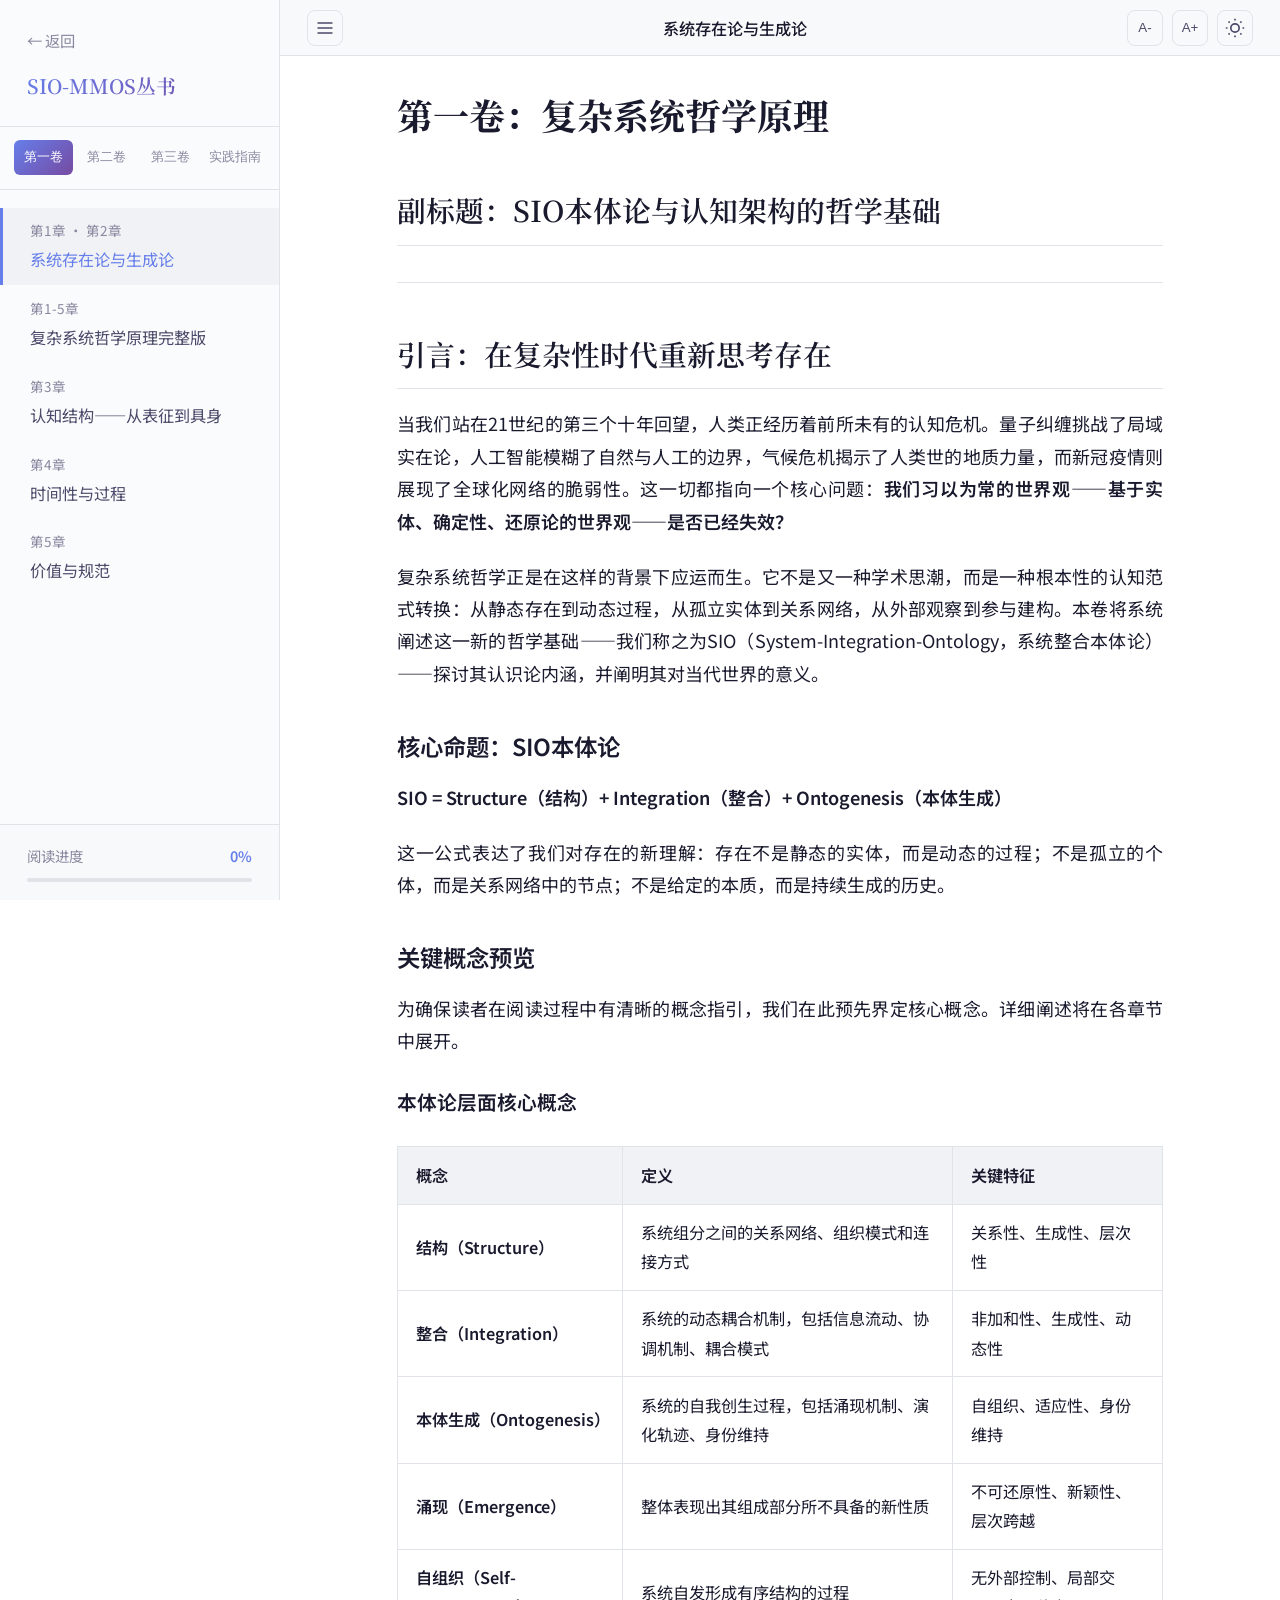
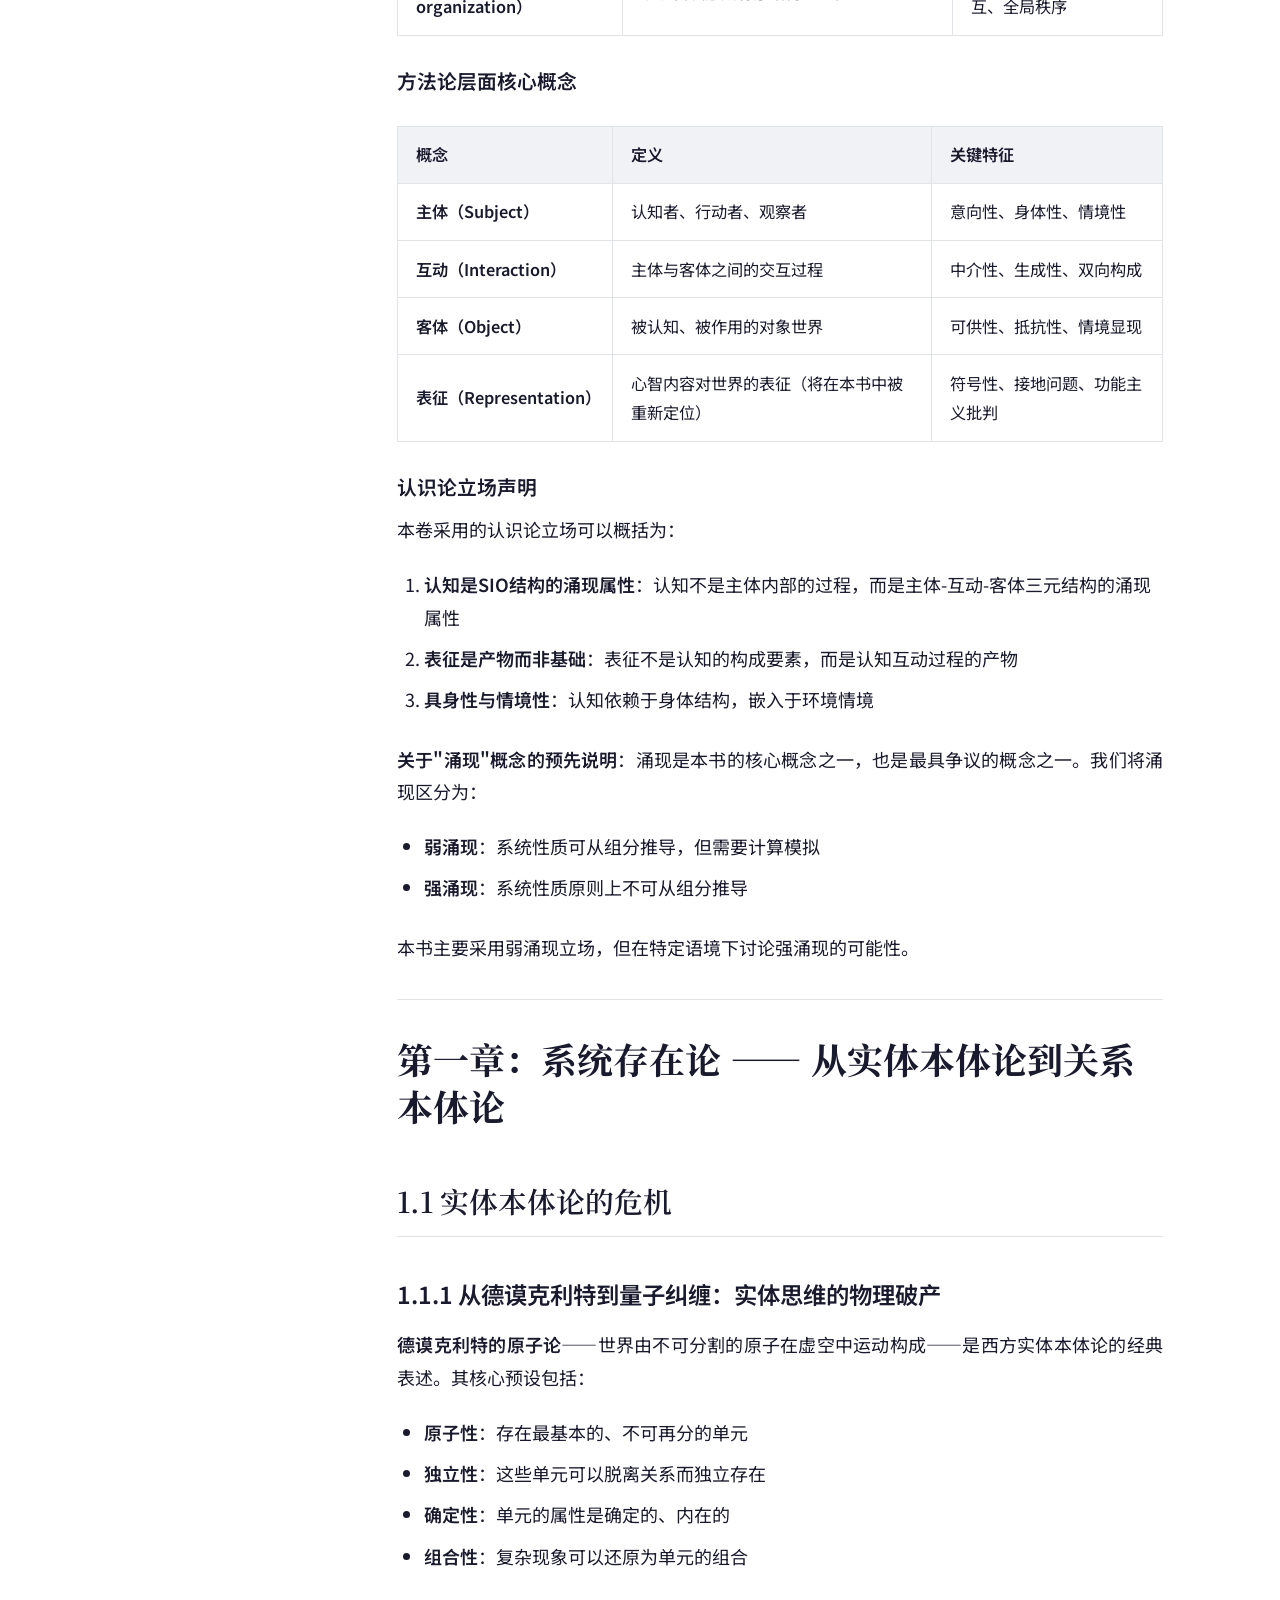
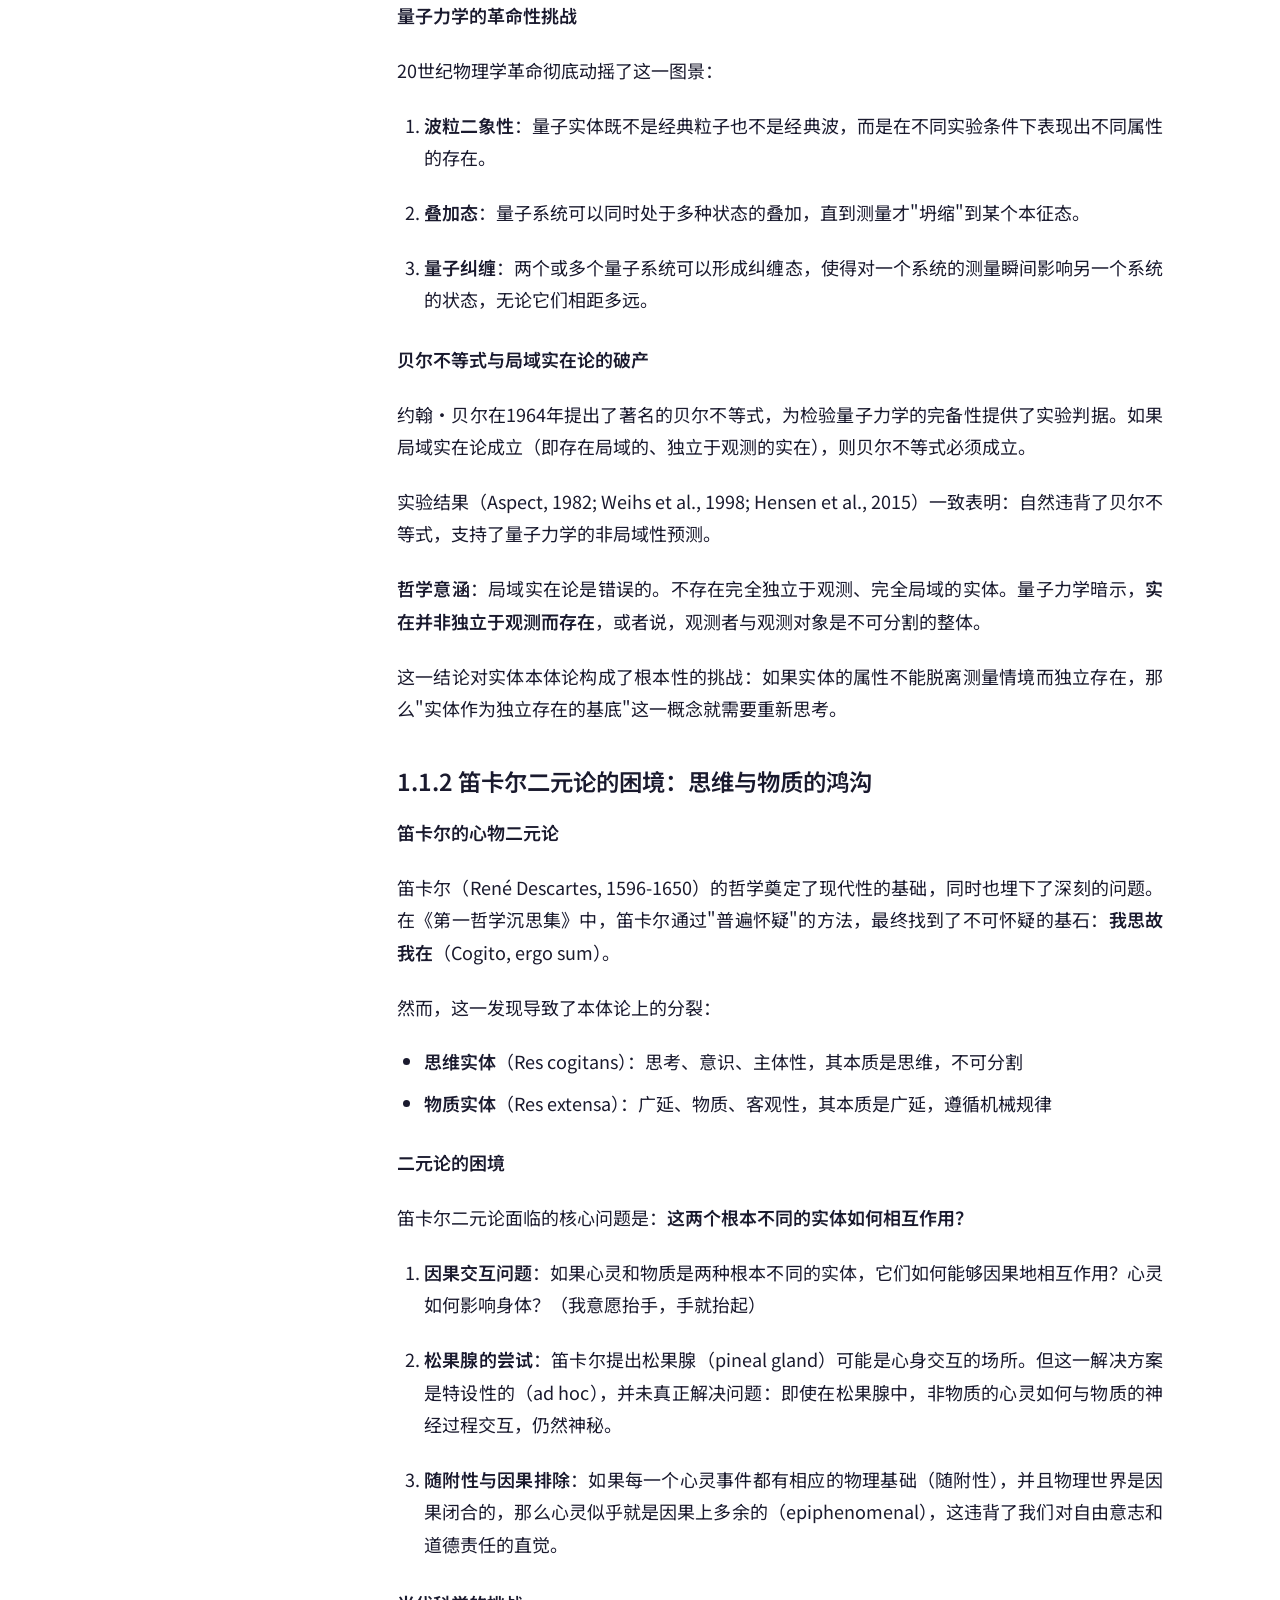
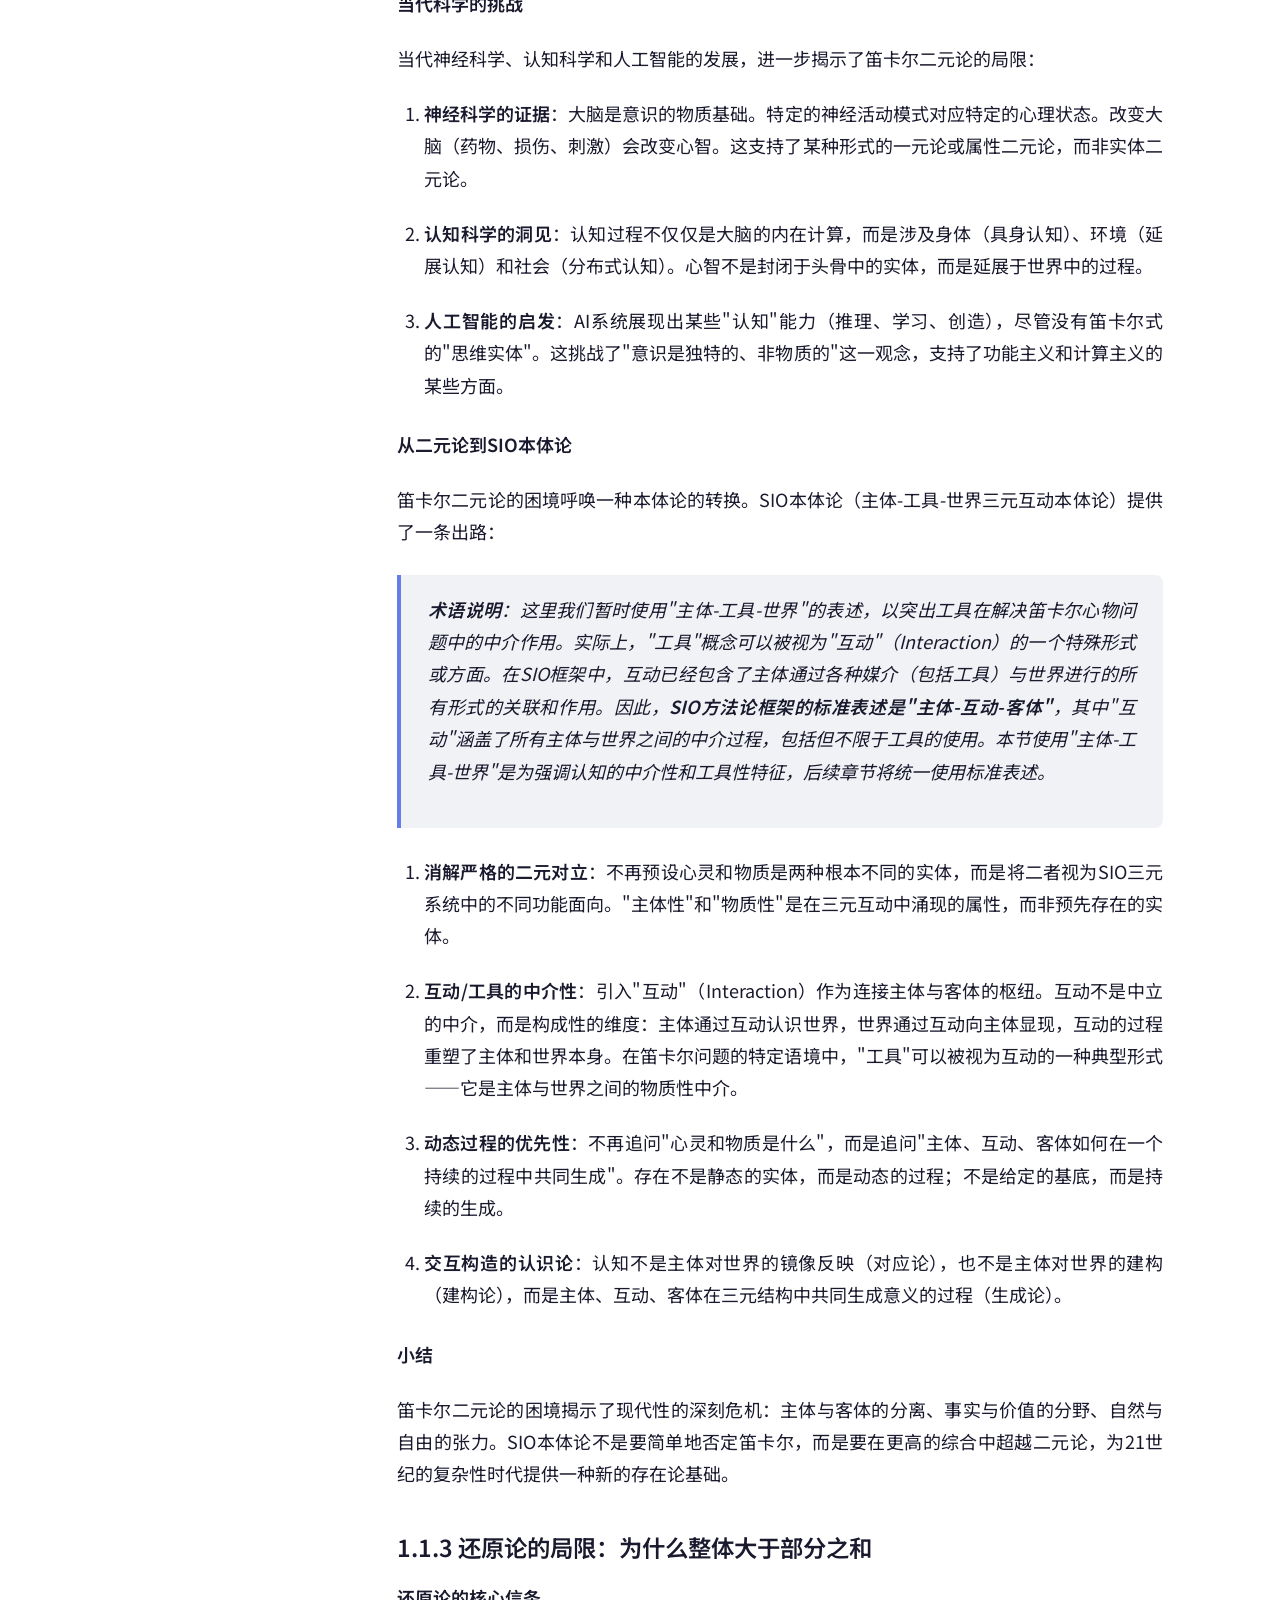
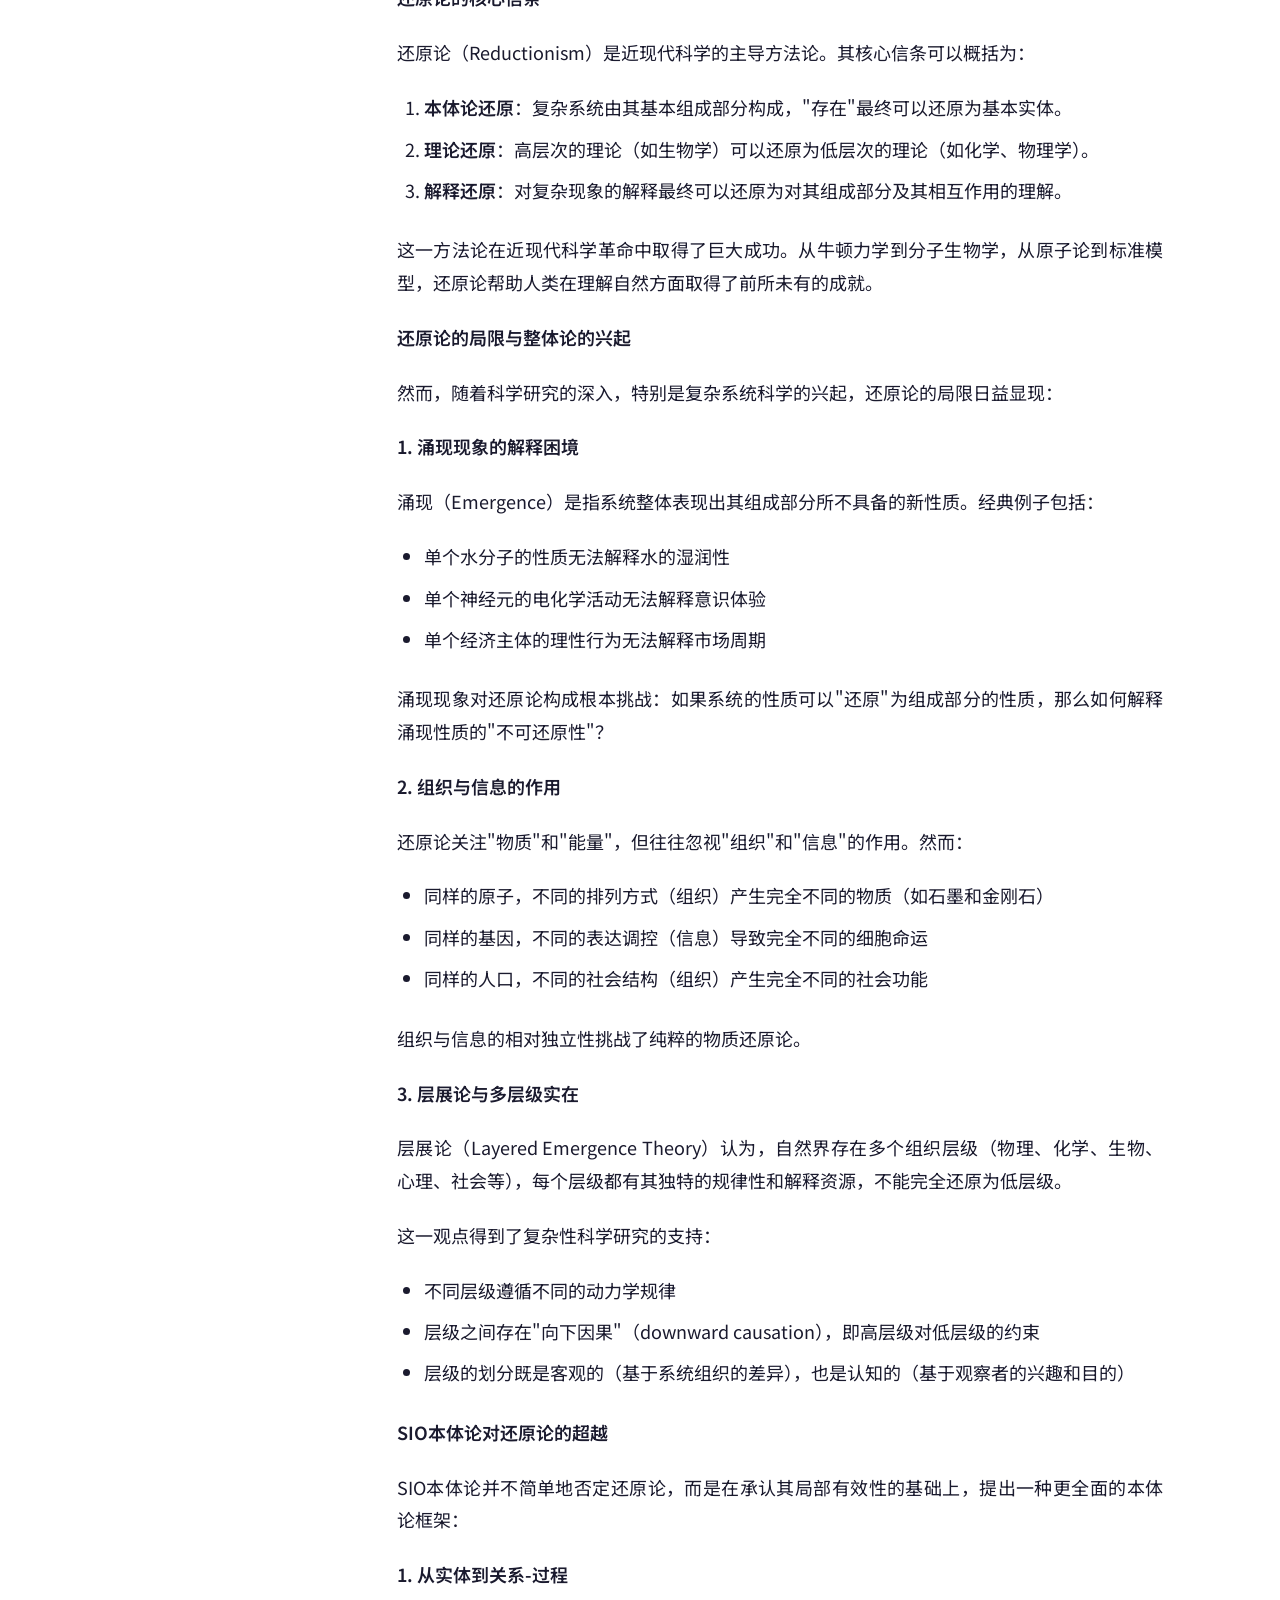
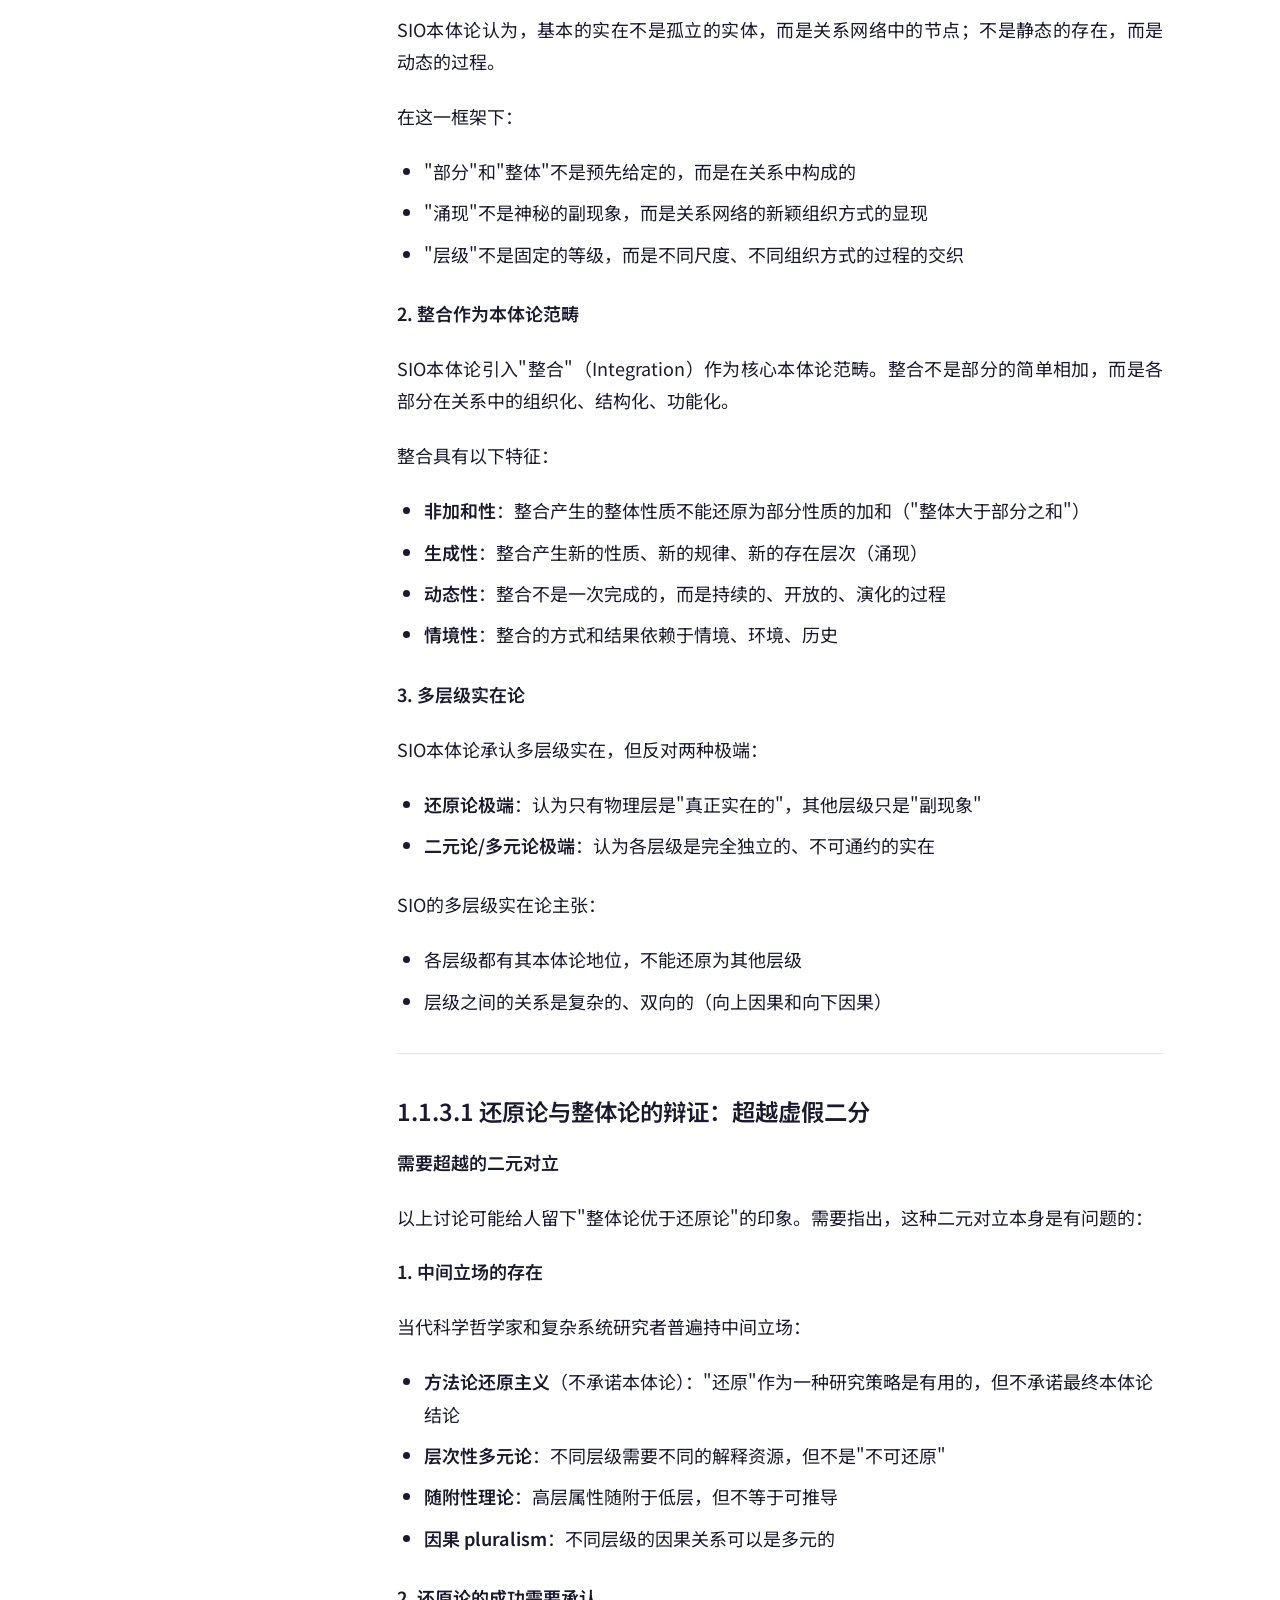
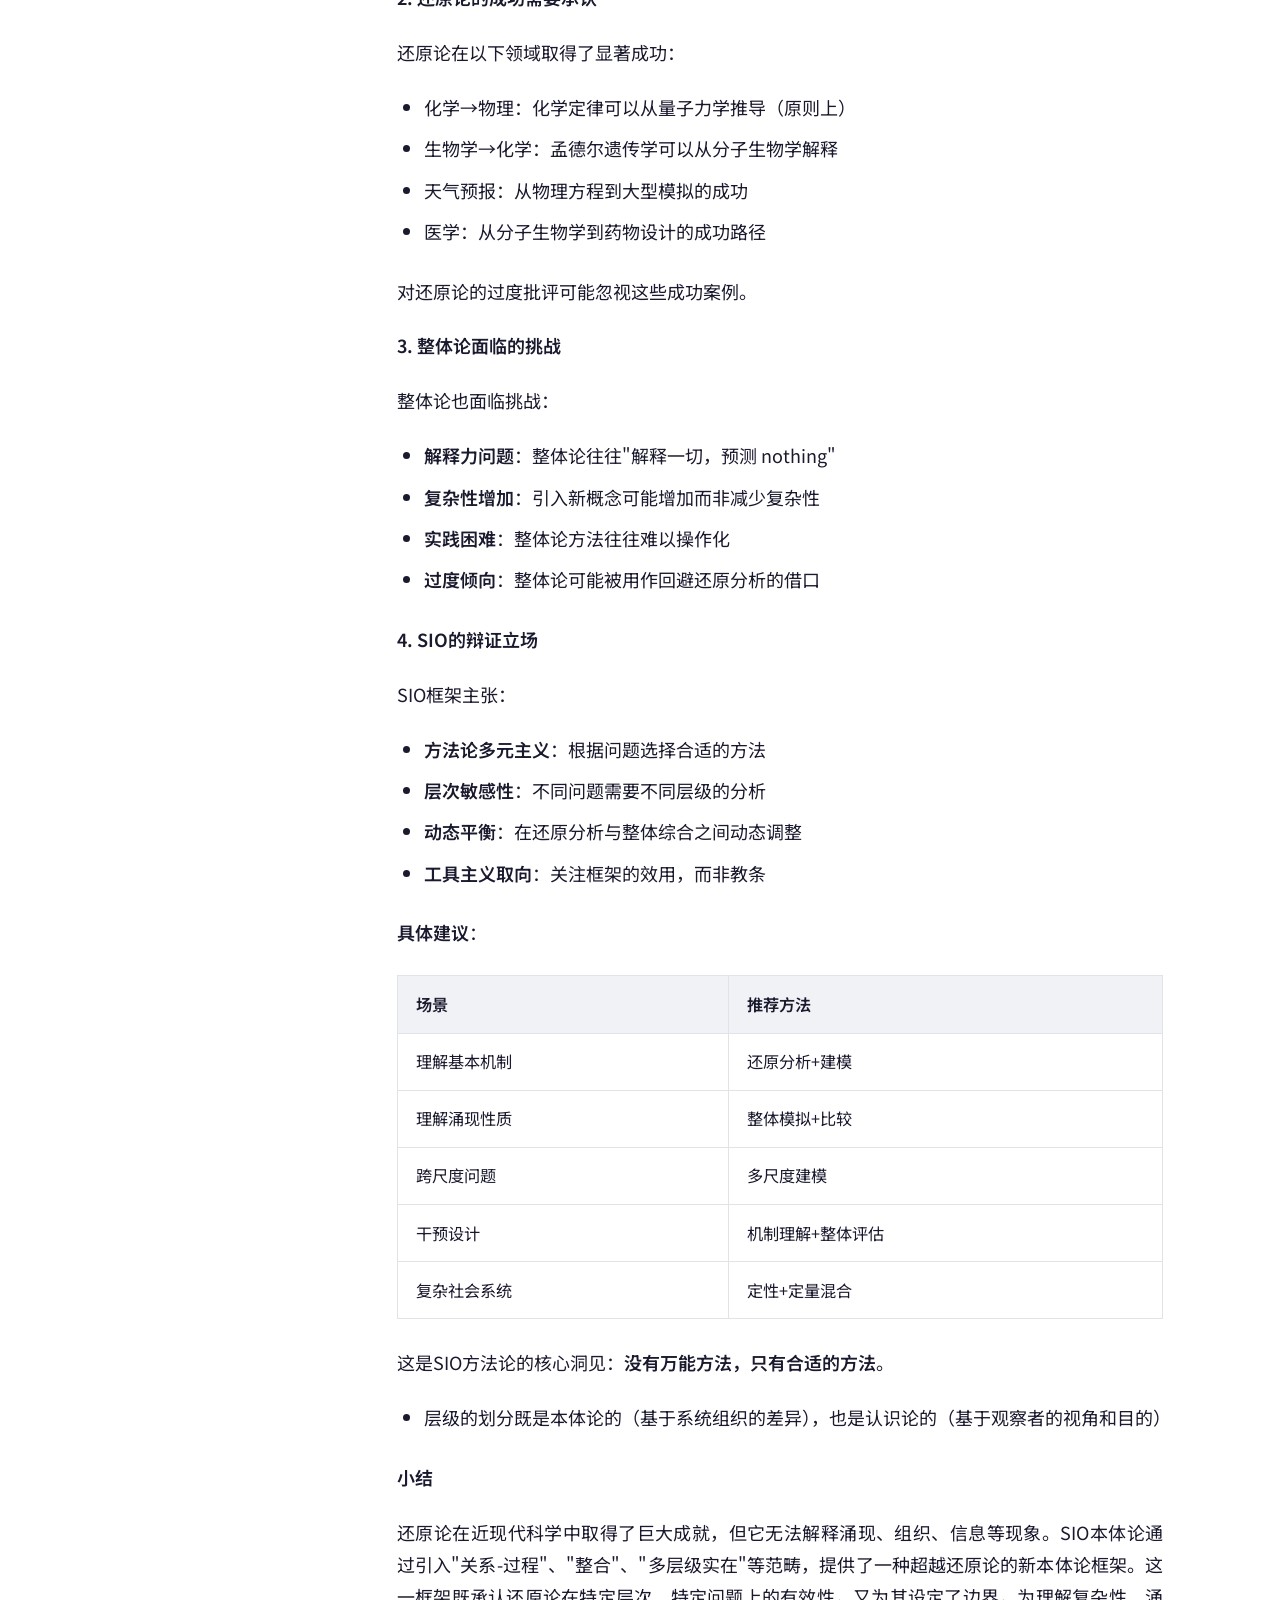
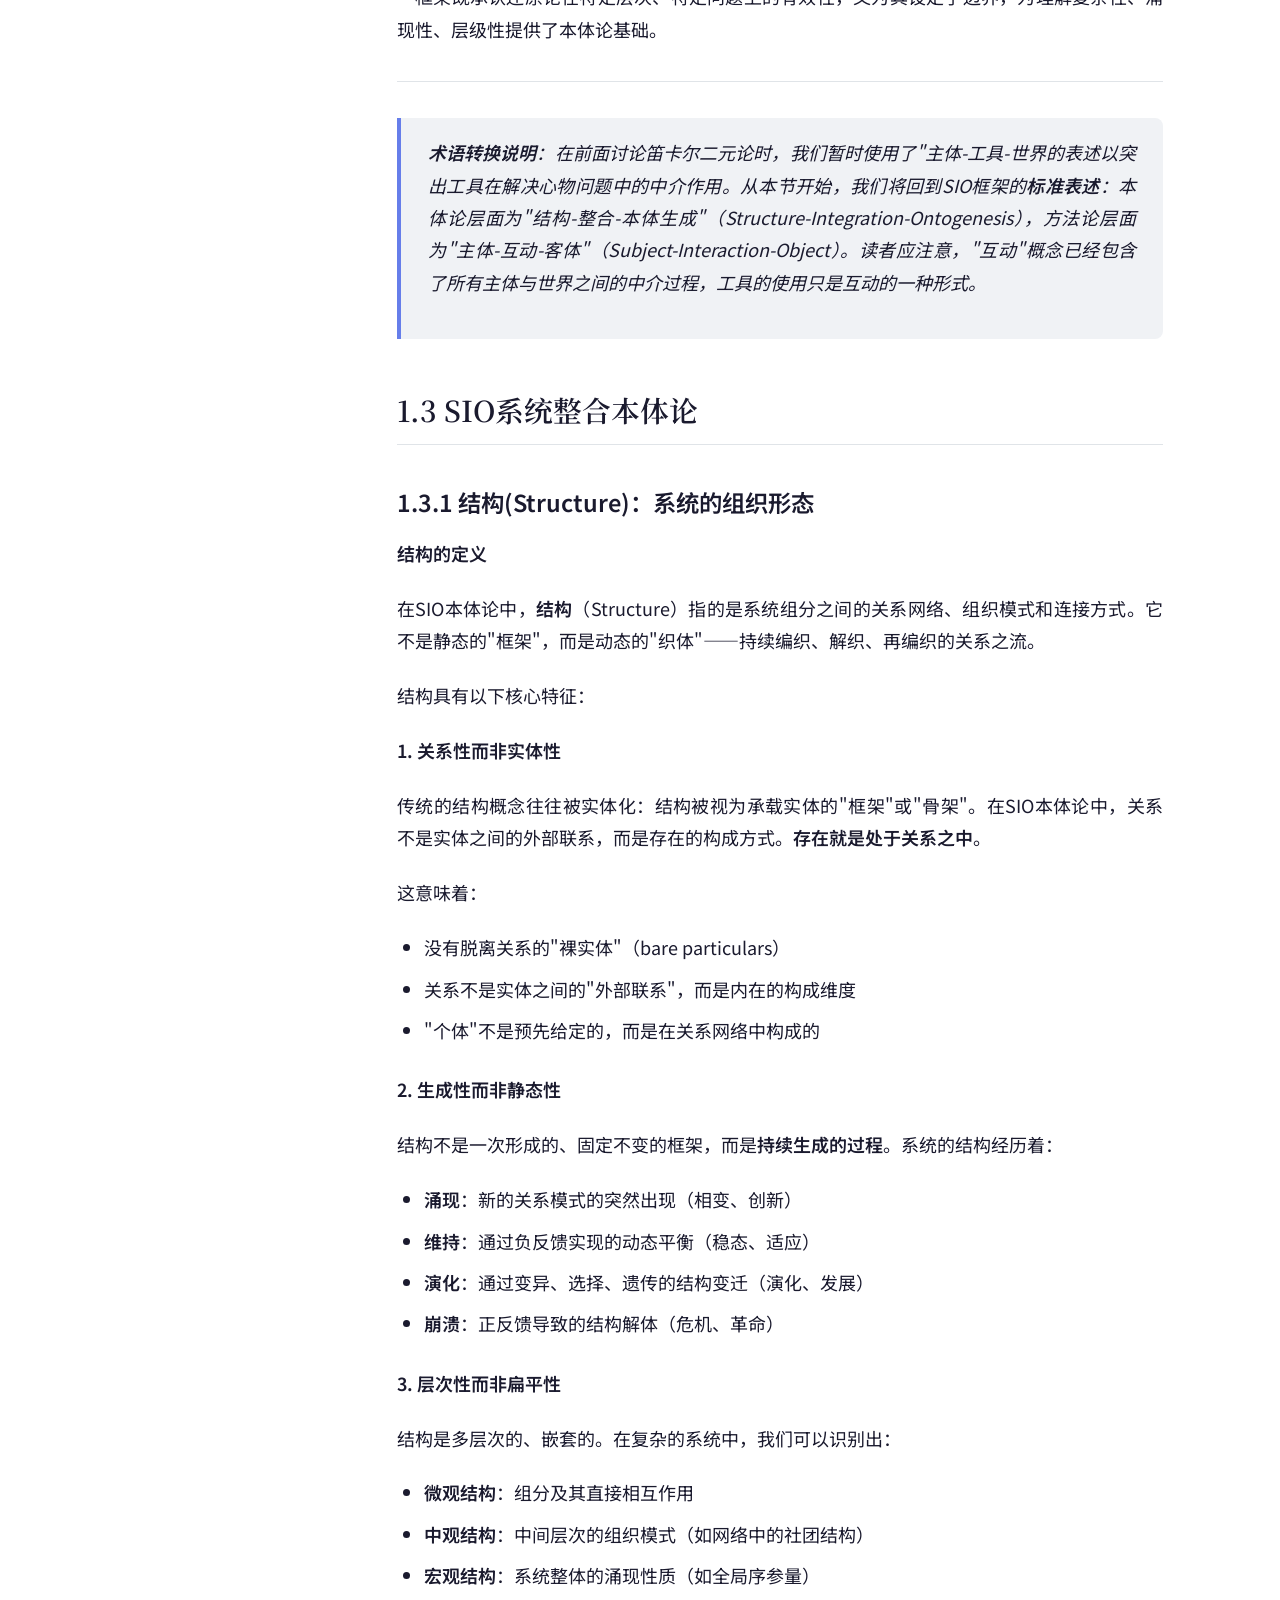
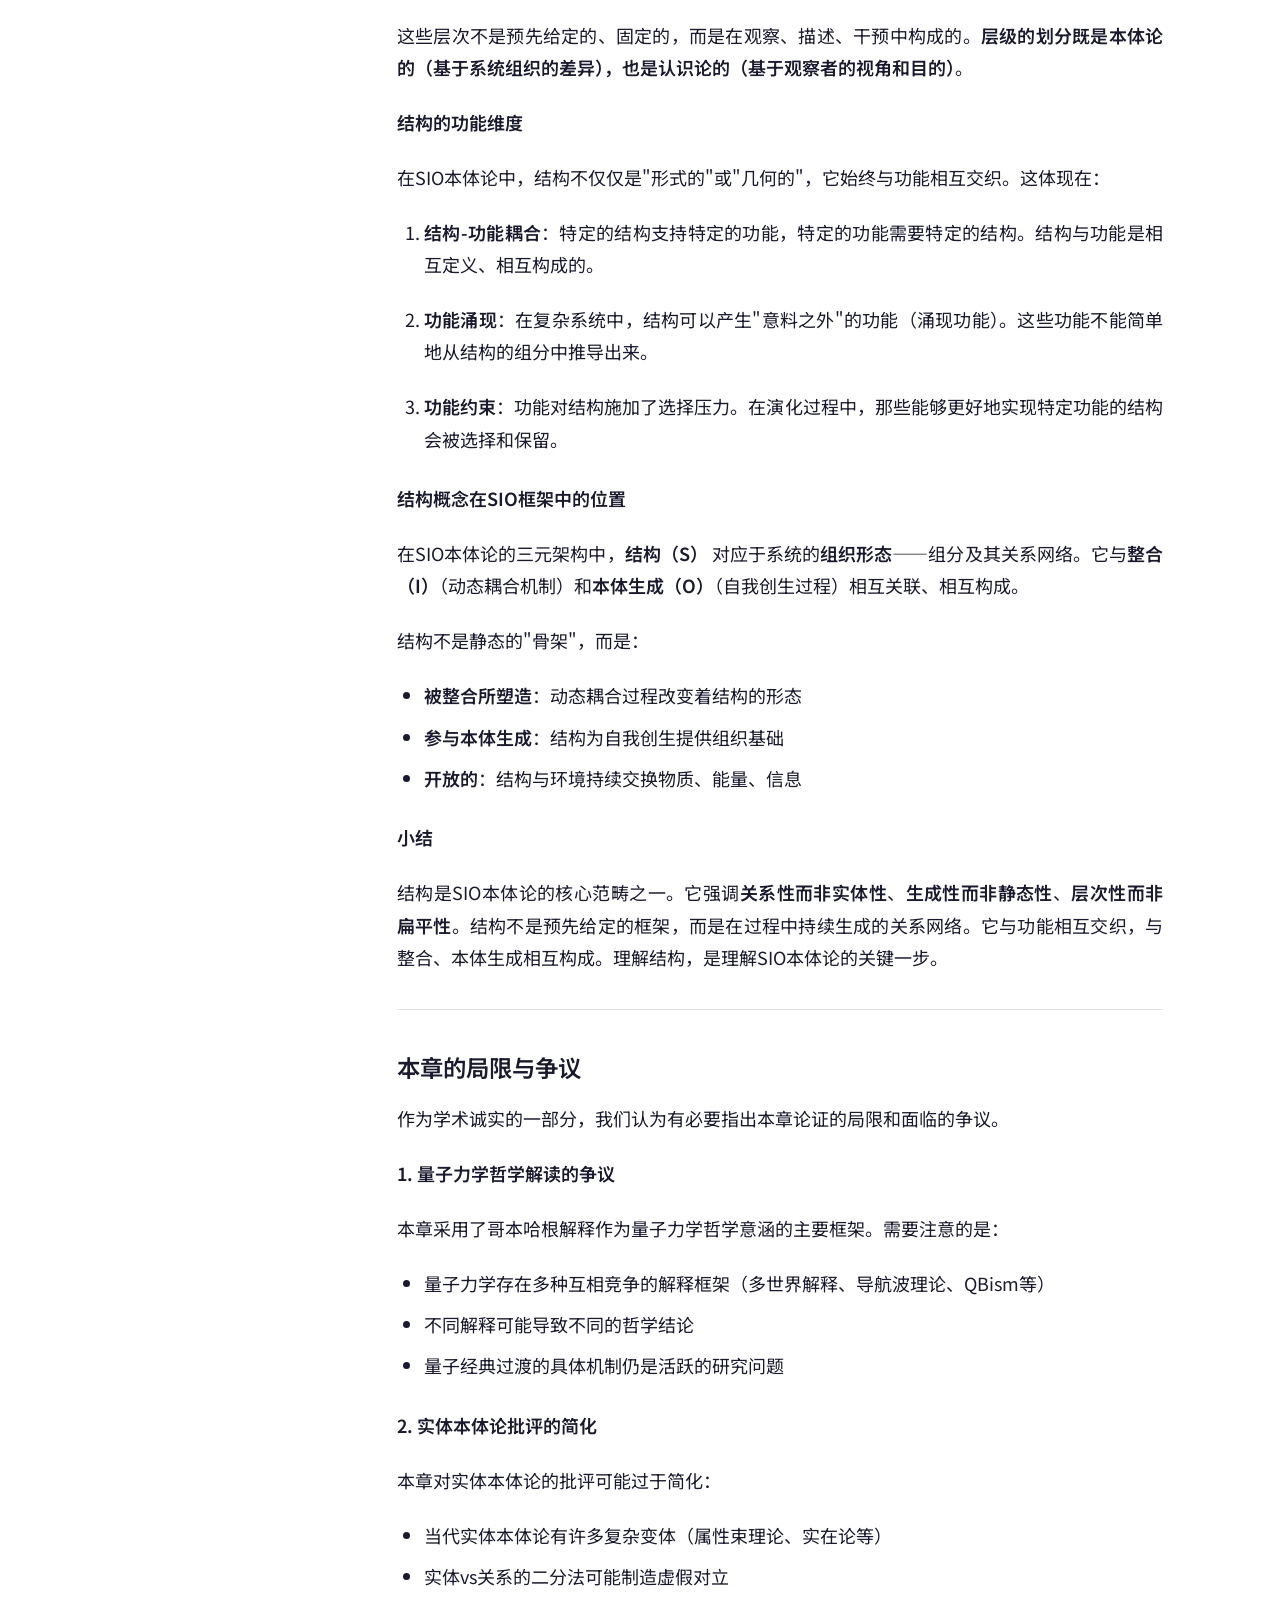
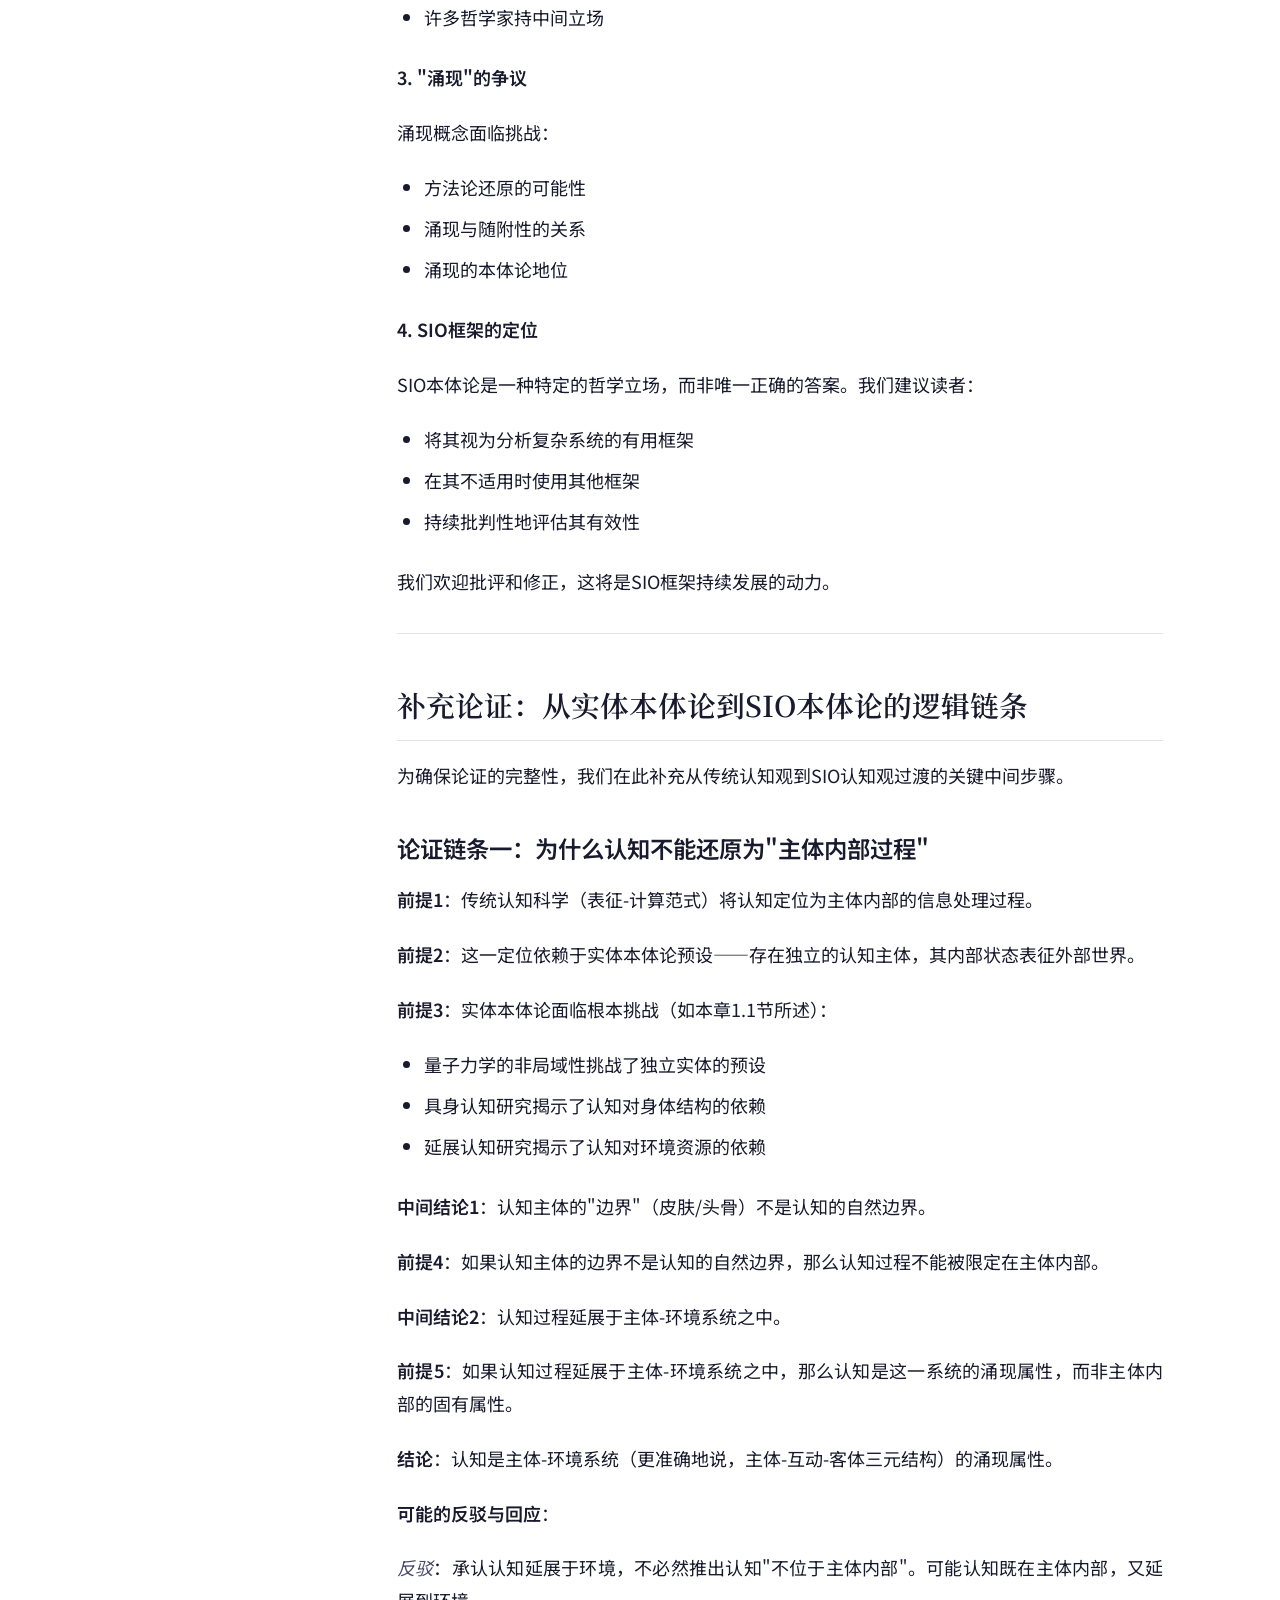
==== book-show/reader.html @ 456bb1bf "Initial commit - SIO-MMOS丛书项目初始化" ====
<!DOCTYPE html>
<html lang="zh-CN">
<head>
<meta charset="UTF-8">
<meta name="viewport" content="width=device-width,initial-scale=1">
<title>阅读器 | SIO-MMOS丛书</title>
<link href="https://fonts.googleapis.com/css2?family=Noto+Sans+SC:wght@300;400;500;700&family=Noto+Serif+SC:wght@400;600;700&display=swap" rel="stylesheet">
<link rel="stylesheet" href="reader.css">
</head>
<body>
<!-- 侧边目录 -->
<aside class="sidebar" id="sidebar">
  <div class="sidebar-header">
    <a href="book-show.html" class="back-link">← 返回</a>
    <h2 class="sidebar-title">SIO-MMOS丛书</h2>
  </div>
  <div class="volume-selector">
    <button class="vol-btn active" data-vol="1">第一卷</button>
    <button class="vol-btn" data-vol="2">第二卷</button>
    <button class="vol-btn" data-vol="3">第三卷</button>
    <button class="vol-btn" data-vol="4">实践指南</button>
  </div>
  <nav class="toc" id="toc">
    <!-- 动态生成目录 -->
  </nav>
  <div class="sidebar-footer">
    <div class="progress-info">
      <span class="progress-text">阅读进度</span>
      <span class="progress-percent" id="progressPercent">0%</span>
    </div>
    <div class="progress-bar">
      <div class="progress-fill" id="progressFill"></div>
    </div>
  </div>
</aside>

<!-- 主阅读区域 -->
<main class="reader-main" id="readerMain">
  <div class="reader-toolbar">
    <button class="toolbar-btn" id="tocToggle" title="目录">
      <svg width="20" height="20" viewBox="0 0 24 24" fill="none" stroke="currentColor" stroke-width="2">
        <path d="M3 12h18M3 6h18M3 18h18"/>
      </svg>
    </button>
    <div class="toolbar-center">
      <span class="current-chapter" id="currentChapter">系统存在论与生成论</span>
    </div>
    <div class="toolbar-right">
      <button class="toolbar-btn" id="fontDown" title="减小字体">A-</button>
      <button class="toolbar-btn" id="fontUp" title="增大字体">A+</button>
      <button class="toolbar-btn" id="themeToggle" title="切换主题">
        <svg width="20" height="20" viewBox="0 0 24 24" fill="none" stroke="currentColor" stroke-width="2">
          <circle cx="12" cy="12" r="5"/>
          <path d="M12 1v2M12 21v2M4.22 4.22l1.42 1.42M18.36 18.36l1.42 1.42M1 12h2M21 12h2M4.22 19.78l1.42-1.42M18.36 5.64l1.42-1.42"/>
        </svg>
      </button>
    </div>
  </div>
  
  <article class="reader-content" id="readerContent">
    <!-- 内容将动态加载 -->
    <div class="loading-placeholder">
      <div class="loading-spinner"></div>
      <p>正在加载内容...</p>
    </div>
  </article>
  
  <nav class="chapter-nav">
    <button class="nav-prev" id="prevChapter">
      <span class="nav-label">上一章</span>
      <span class="nav-title" id="prevTitle"></span>
    </button>
    <button class="nav-next" id="nextChapter">
      <span class="nav-label">下一章</span>
      <span class="nav-title" id="nextTitle"></span>
    </button>
  </nav>
</main>

<!-- 浮动工具栏 -->
<div class="float-tools" id="floatTools">
  <button class="float-btn" id="bookmarkBtn" title="添加书签">
    <svg width="18" height="18" viewBox="0 0 24 24" fill="none" stroke="currentColor" stroke-width="2">
      <path d="M19 21l-7-5-7 5V5a2 2 0 0 1 2-2h10a2 2 0 0 1 2 2z"/>
    </svg>
  </button>
  <button class="float-btn" id="highlightBtn" title="高亮文本">
    <svg width="18" height="18" viewBox="0 0 24 24" fill="none" stroke="currentColor" stroke-width="2">
      <path d="M12 20h9M16.5 3.5a2.121 2.121 0 0 1 3 3L7 19l-4 1 1-4L16.5 3.5z"/>
    </svg>
  </button>
  <button class="float-btn" id="shareBtn" title="分享">
    <svg width="18" height="18" viewBox="0 0 24 24" fill="none" stroke="currentColor" stroke-width="2">
      <circle cx="18" cy="5" r="3"/><circle cx="6" cy="12" r="3"/><circle cx="18" cy="19" r="3"/>
      <path d="M8.59 13.51l6.83 3.98M15.41 6.51l-6.82 3.98"/>
    </svg>
  </button>
</div>

<!-- 书签面板 -->
<div class="bookmark-panel" id="bookmarkPanel">
  <div class="panel-header">
    <h3>我的书签</h3>
    <button class="close-panel" id="closeBookmark">&times;</button>
  </div>
  <ul class="bookmark-list" id="bookmarkList">
    <!-- 动态生成书签列表 -->
  </ul>
</div>

<script src="marked.min.js"></script>
<script src="reader.js"></script>
</body>
</html>
---- book-show/reader.css ----
/* ====== SIO-MMOS Reader Styles ====== */
* {
  margin: 0;
  padding: 0;
  box-sizing: border-box;
}

:root {
  --bg-primary: #ffffff;
  --bg-secondary: #f8f9fa;
  --bg-sidebar: #fafbfc;
  --bg-card: #f0f2f5;
  --text-primary: #1a1a2e;
  --text-secondary: #4a4a6a;
  --text-muted: #8888a0;
  --border-color: #e0e4e8;
  --border-hover: #c0c8d0;
  --accent-1: #667eea;
  --accent-2: #764ba2;
  --accent-gradient: linear-gradient(135deg, #667eea, #764ba2);
  --shadow-sm: 0 2px 8px rgba(0,0,0,0.08);
  --shadow-md: 0 4px 16px rgba(0,0,0,0.12);
  --shadow-lg: 0 8px 32px rgba(0,0,0,0.16);
  --sidebar-width: 280px;
  --toolbar-height: 56px;
  --content-max-width: 820px;
  --font-size-base: 18px;
  --line-height: 1.8;
  --transition: all 0.3s cubic-bezier(0.4, 0, 0.2, 1);
}

[data-theme="dark"] {
  --bg-primary: #0a0a0f;
  --bg-secondary: #12121a;
  --bg-sidebar: #0e0e14;
  --bg-card: rgba(255,255,255,0.03);
  --text-primary: #ffffff;
  --text-secondary: rgba(255,255,255,0.7);
  --text-muted: rgba(255,255,255,0.5);
  --border-color: rgba(255,255,255,0.08);
  --border-hover: rgba(255,255,255,0.15);
  --shadow-sm: 0 2px 8px rgba(0,0,0,0.3);
  --shadow-md: 0 4px 16px rgba(0,0,0,0.4);
  --shadow-lg: 0 8px 32px rgba(0,0,0,0.5);
}

[data-theme="sepia"] {
  --bg-primary: #f8f4e8;
  --bg-secondary: #f0ebe0;
  --bg-sidebar: #faf6ec;
  --bg-card: #ebe6d8;
  --text-primary: #3d3529;
  --text-secondary: #5a5044;
  --text-muted: #8a8070;
  --border-color: #d8d0c0;
  --border-hover: #c0b8a8;
  --accent-1: #8b7355;
  --accent-2: #a08060;
}

html { scroll-behavior: smooth; font-size: var(--font-size-base); }

body {
  font-family: 'Noto Sans SC', -apple-system, BlinkMacSystemFont, sans-serif;
  background: var(--bg-primary);
  color: var(--text-primary);
  line-height: var(--line-height);
  display: flex;
  min-height: 100vh;
}

/* Sidebar */
.sidebar {
  position: fixed;
  left: 0;
  top: 0;
  bottom: 0;
  width: var(--sidebar-width);
  background: var(--bg-sidebar);
  border-right: 1px solid var(--border-color);
  display: flex;
  flex-direction: column;
  z-index: 100;
  transition: var(--transition);
}

.sidebar.collapsed { transform: translateX(-100%); }

.sidebar-header {
  padding: 1.25rem 1.5rem;
  border-bottom: 1px solid var(--border-color);
}

.back-link {
  display: inline-block;
  font-size: 0.85rem;
  color: var(--text-muted);
  text-decoration: none;
  margin-bottom: 0.75rem;
  transition: var(--transition);
}

.back-link:hover { color: var(--accent-1); }

.sidebar-title {
  font-family: 'Noto Serif SC', serif;
  font-size: 1.1rem;
  font-weight: 600;
  background: var(--accent-gradient);
  -webkit-background-clip: text;
  -webkit-text-fill-color: transparent;
}

.volume-selector {
  display: flex;
  padding: 0.75rem;
  gap: 0.25rem;
  border-bottom: 1px solid var(--border-color);
  overflow-x: auto;
}

.vol-btn {
  flex: 1;
  padding: 0.5rem 0.25rem;
  background: transparent;
  border: none;
  border-radius: 6px;
  font-size: 0.7rem;
  color: var(--text-muted);
  cursor: pointer;
  transition: var(--transition);
  white-space: nowrap;
}

.vol-btn:hover { background: var(--bg-card); color: var(--text-secondary); }
.vol-btn.active { background: var(--accent-gradient); color: white; }

.toc {
  flex: 1;
  overflow-y: auto;
  padding: 1rem 0;
}

.toc-item {
  display: block;
  padding: 0.6rem 1.5rem;
  color: var(--text-secondary);
  text-decoration: none;
  font-size: 0.9rem;
  transition: var(--transition);
  border-left: 3px solid transparent;
  cursor: pointer;
}

.toc-item:hover { background: var(--bg-card); color: var(--text-primary); }
.toc-item.active { background: var(--bg-card); color: var(--accent-1); border-left-color: var(--accent-1); }

.toc-item .ch-num {
  font-size: 0.75rem;
  color: var(--text-muted);
  display: block;
  margin-bottom: 0.15rem;
}

.sidebar-footer {
  padding: 1rem 1.5rem;
  border-top: 1px solid var(--border-color);
  background: var(--bg-secondary);
}

.progress-info {
  display: flex;
  justify-content: space-between;
  margin-bottom: 0.5rem;
  font-size: 0.8rem;
}

.progress-text { color: var(--text-muted); }
.progress-percent { color: var(--accent-1); font-weight: 600; }

.progress-bar {
  height: 4px;
  background: var(--border-color);
  border-radius: 2px;
  overflow: hidden;
}

.progress-fill {
  height: 100%;
  background: var(--accent-gradient);
  width: 0%;
  transition: width 0.3s ease;
}

/* Main Reader */
.reader-main {
  flex: 1;
  margin-left: var(--sidebar-width);
  min-height: 100vh;
  display: flex;
  flex-direction: column;
  transition: var(--transition);
}

.reader-main.expanded { margin-left: 0; }

.reader-toolbar {
  position: sticky;
  top: 0;
  height: var(--toolbar-height);
  background: var(--bg-secondary);
  border-bottom: 1px solid var(--border-color);
  display: flex;
  align-items: center;
  padding: 0 1.5rem;
  z-index: 50;
  backdrop-filter: blur(10px);
}

.toolbar-btn {
  width: 36px;
  height: 36px;
  display: flex;
  align-items: center;
  justify-content: center;
  background: transparent;
  border: 1px solid var(--border-color);
  border-radius: 8px;
  color: var(--text-secondary);
  cursor: pointer;
  transition: var(--transition);
}

.toolbar-btn:hover { background: var(--bg-card); color: var(--text-primary); border-color: var(--border-hover); }

.toolbar-center {
  flex: 1;
  text-align: center;
}

.current-chapter {
  font-size: 0.9rem;
  font-weight: 500;
  color: var(--text-primary);
}

.toolbar-right { display: flex; gap: 0.5rem; }

/* Reader Content */
.reader-content {
  flex: 1;
  max-width: var(--content-max-width);
  margin: 0 auto;
  padding: 2rem 1.5rem 4rem;
  width: 100%;
}

.loading-placeholder {
  display: flex;
  flex-direction: column;
  align-items: center;
  justify-content: center;
  min-height: 60vh;
  color: var(--text-muted);
}

.loading-spinner {
  width: 40px;
  height: 40px;
  border: 3px solid var(--border-color);
  border-top-color: var(--accent-1);
  border-radius: 50%;
  animation: spin 1s linear infinite;
  margin-bottom: 1rem;
}

@keyframes spin { to { transform: rotate(360deg); } }

/* Typography */
.reader-content h1 {
  font-family: 'Noto Serif SC', serif;
  font-size: 2rem;
  font-weight: 700;
  margin-bottom: 1.5rem;
  line-height: 1.3;
  color: var(--text-primary);
}

.reader-content h2 {
  font-family: 'Noto Serif SC', serif;
  font-size: 1.6rem;
  font-weight: 600;
  margin: 2.5rem 0 1rem;
  padding-bottom: 0.5rem;
  border-bottom: 1px solid var(--border-color);
}

.reader-content h3 {
  font-size: 1.3rem;
  font-weight: 600;
  margin: 2rem 0 0.75rem;
}

.reader-content h4 {
  font-size: 1.1rem;
  font-weight: 600;
  margin: 1.5rem 0 0.5rem;
}

.reader-content p {
  margin-bottom: 1.25rem;
  text-align: justify;
}

.reader-content strong {
  font-weight: 600;
  color: var(--text-primary);
}

.reader-content em {
  font-style: italic;
  color: var(--text-secondary);
}

.reader-content a {
  color: var(--accent-1);
  text-decoration: none;
  border-bottom: 1px dashed var(--accent-1);
}

.reader-content a:hover {
  border-bottom-style: solid;
}

.reader-content blockquote {
  margin: 1.5rem 0;
  padding: 1rem 1.5rem;
  background: var(--bg-card);
  border-left: 4px solid var(--accent-1);
  border-radius: 0 8px 8px 0;
  font-style: italic;
}

.reader-content ul, .reader-content ol {
  margin: 1rem 0 1.5rem 1.5rem;
}

.reader-content li {
  margin-bottom: 0.5rem;
}

.reader-content table {
  width: 100%;
  border-collapse: collapse;
  margin: 1.5rem 0;
  font-size: 0.9rem;
}

.reader-content th, .reader-content td {
  padding: 0.75rem 1rem;
  text-align: left;
  border: 1px solid var(--border-color);
}

.reader-content th {
  background: var(--bg-card);
  font-weight: 600;
}

.reader-content tr:hover {
  background: var(--bg-card);
}

.reader-content code {
  font-family: 'SF Mono', Consolas, monospace;
  background: var(--bg-card);
  padding: 0.15rem 0.4rem;
  border-radius: 4px;
  font-size: 0.85em;
}

.reader-content pre {
  background: var(--bg-card);
  padding: 1rem;
  border-radius: 8px;
  overflow-x: auto;
  margin: 1rem 0;
}

.reader-content pre code {
  background: none;
  padding: 0;
}

.reader-content hr {
  border: none;
  height: 1px;
  background: var(--border-color);
  margin: 2rem 0;
}

/* Chapter Navigation */
.chapter-nav {
  display: flex;
  justify-content: space-between;
  gap: 1rem;
  padding: 2rem 1.5rem;
  border-top: 1px solid var(--border-color);
  background: var(--bg-secondary);
}

.nav-prev, .nav-next {
  display: flex;
  flex-direction: column;
  align-items: flex-start;
  padding: 1rem 1.25rem;
  background: var(--bg-card);
  border: 1px solid var(--border-color);
  border-radius: 10px;
  cursor: pointer;
  transition: var(--transition);
  max-width: 45%;
}

.nav-next {
  align-items: flex-end;
  margin-left: auto;
}

.nav-prev:hover, .nav-next:hover {
  background: var(--bg-secondary);
  border-color: var(--accent-1);
  transform: translateY(-2px);
}

.nav-label {
  font-size: 0.75rem;
  color: var(--text-muted);
  margin-bottom: 0.25rem;
}

.nav-title {
  font-size: 0.9rem;
  font-weight: 500;
  color: var(--text-primary);
}

/* Float Tools */
.float-tools {
  position: fixed;
  right: 2rem;
  bottom: 2rem;
  display: flex;
  flex-direction: column;
  gap: 0.75rem;
  z-index: 80;
  opacity: 0;
  transform: translateX(20px);
  transition: var(--transition);
}

.float-tools.visible {
  opacity: 1;
  transform: translateX(0);
}

.float-btn {
  width: 44px;
  height: 44px;
  display: flex;
  align-items: center;
  justify-content: center;
  background: var(--bg-secondary);
  border: 1px solid var(--border-color);
  border-radius: 50%;
  color: var(--text-secondary);
  cursor: pointer;
  transition: var(--transition);
  box-shadow: var(--shadow-md);
}

.float-btn:hover {
  background: var(--accent-1);
  color: white;
  border-color: var(--accent-1);
}

.float-btn.active {
  background: var(--accent-1);
  color: white;
}

/* Bookmark Panel */
.bookmark-panel {
  position: fixed;
  right: -320px;
  top: 0;
  bottom: 0;
  width: 300px;
  background: var(--bg-sidebar);
  border-left: 1px solid var(--border-color);
  z-index: 150;
  transition: var(--transition);
  display: flex;
  flex-direction: column;
}

.bookmark-panel.open {
  right: 0;
}

.panel-header {
  display: flex;
  justify-content: space-between;
  align-items: center;
  padding: 1.25rem 1.5rem;
  border-bottom: 1px solid var(--border-color);
}

.panel-header h3 {
  font-size: 1rem;
  font-weight: 600;
}

.close-panel {
  background: none;
  border: none;
  font-size: 1.5rem;
  color: var(--text-muted);
  cursor: pointer;
}

.bookmark-list {
  flex: 1;
  overflow-y: auto;
  padding: 1rem;
  list-style: none;
}

.bookmark-item {
  padding: 1rem;
  background: var(--bg-card);
  border-radius: 8px;
  margin-bottom: 0.75rem;
  cursor: pointer;
  transition: var(--transition);
}

.bookmark-item:hover {
  background: var(--bg-secondary);
}

.bookmark-item .bm-chapter {
  font-size: 0.8rem;
  color: var(--accent-1);
  margin-bottom: 0.25rem;
}

.bookmark-item .bm-text {
  font-size: 0.9rem;
  color: var(--text-secondary);
  line-height: 1.5;
  display: -webkit-box;
  -webkit-line-clamp: 2;
  -webkit-box-orient: vertical;
  overflow: hidden;
}

.bookmark-item .bm-date {
  font-size: 0.75rem;
  color: var(--text-muted);
  margin-top: 0.5rem;
}

/* Highlight styles */
.highlight-yellow { background-color: rgba(255, 235, 59, 0.3); }
.highlight-green { background-color: rgba(76, 175, 80, 0.3); }
.highlight-blue { background-color: rgba(33, 150, 243, 0.3); }
.highlight-pink { background-color: rgba(233, 30, 99, 0.2); }

/* Responsive */
@media (max-width: 768px) {
  :root {
    --sidebar-width: 100%;
    --font-size-base: 16px;
  }
  
  .sidebar {
    width: 100%;
    transform: translateX(-100%);
  }
  
  .sidebar.open {
    transform: translateX(0);
  }
  
  .reader-main {
    margin-left: 0;
  }
  
  .float-tools {
    right: 1rem;
    bottom: 1rem;
  }
  
  .chapter-nav {
    flex-direction: column;
  }
  
  .nav-prev, .nav-next {
    max-width: 100%;
    width: 100%;
  }
  
  .nav-next {
    margin-left: 0;
    align-items: flex-start;
  }
}

/* Scrollbar */
::-webkit-scrollbar {
  width: 6px;
}

::-webkit-scrollbar-track {
  background: var(--bg-secondary);
}

::-webkit-scrollbar-thumb {
  background: var(--border-color);
  border-radius: 3px;
}

::-webkit-scrollbar-thumb:hover {
  background: var(--border-hover);
}

/* Print styles */
@media print {
  .sidebar, .reader-toolbar, .float-tools, .chapter-nav {
    display: none;
  }
  
  .reader-main {
    margin-left: 0;
  }
  
  .reader-content {
    max-width: 100%;
  }
}
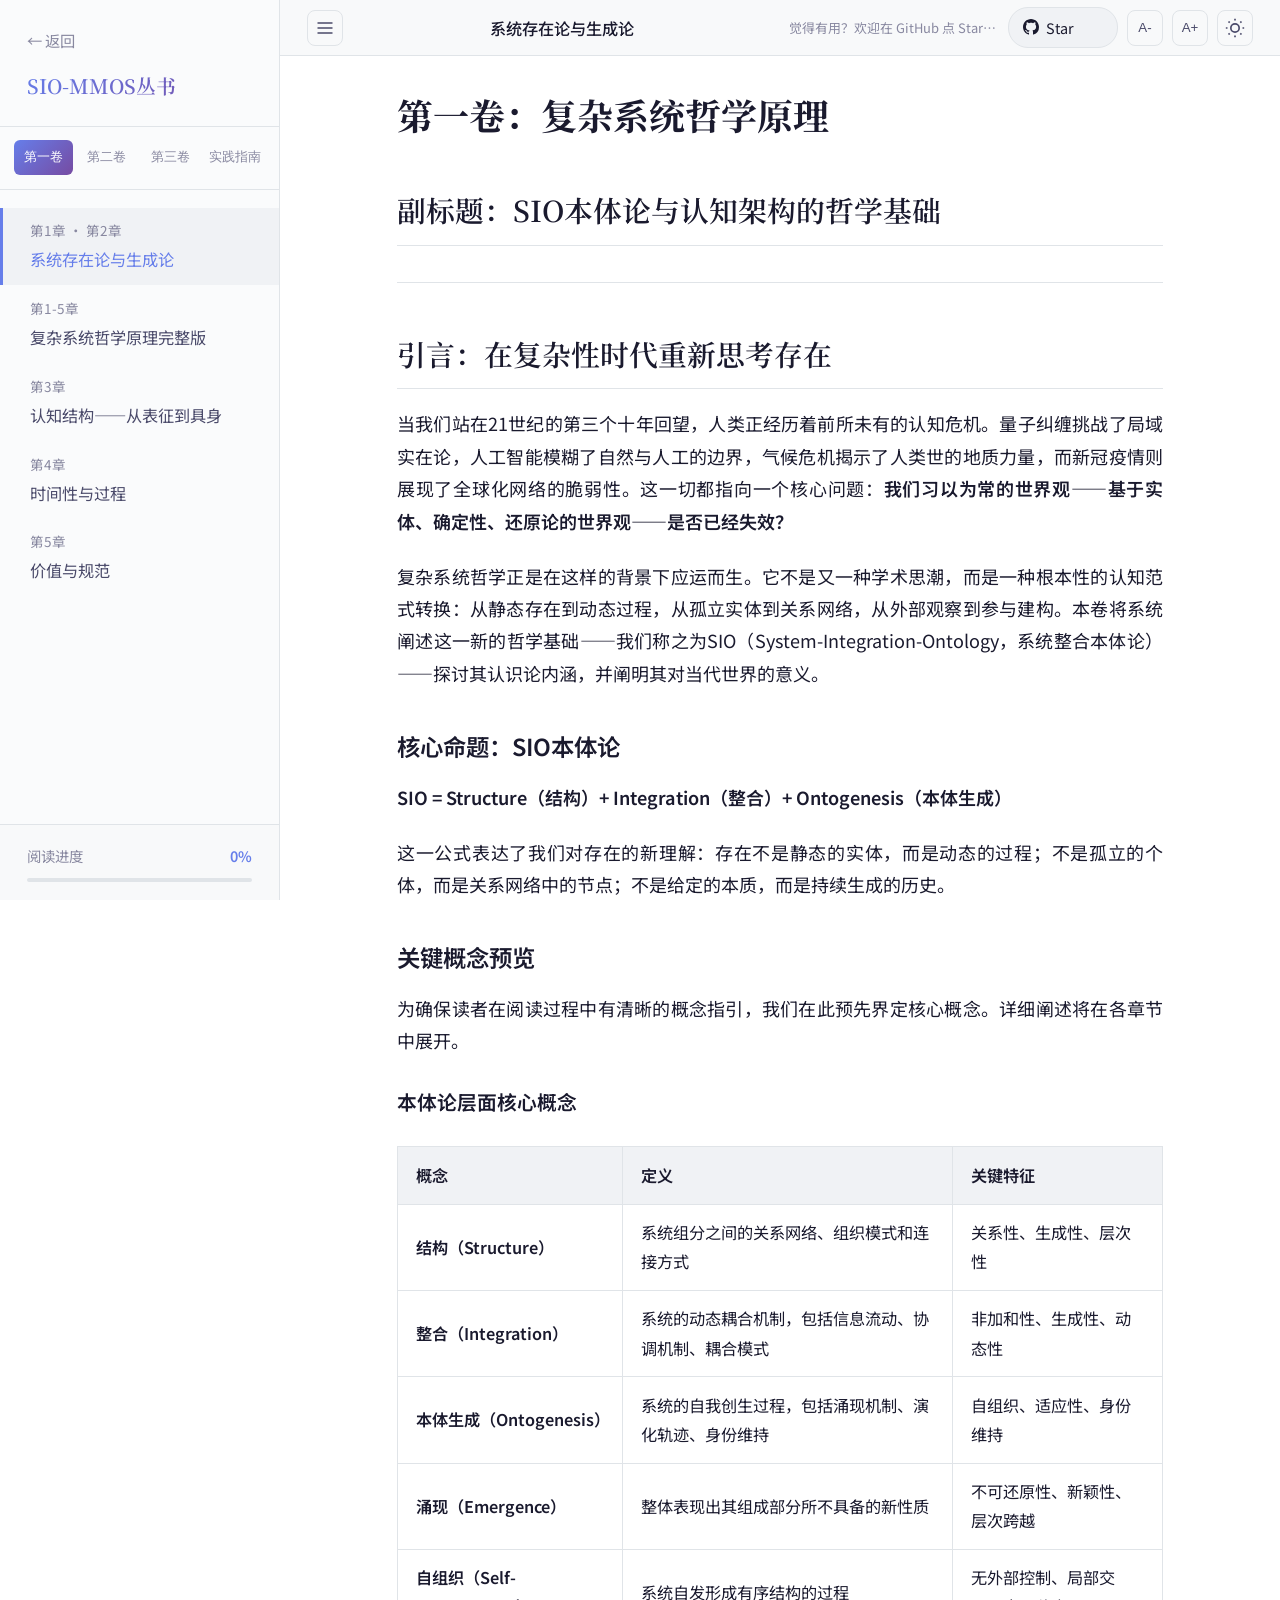
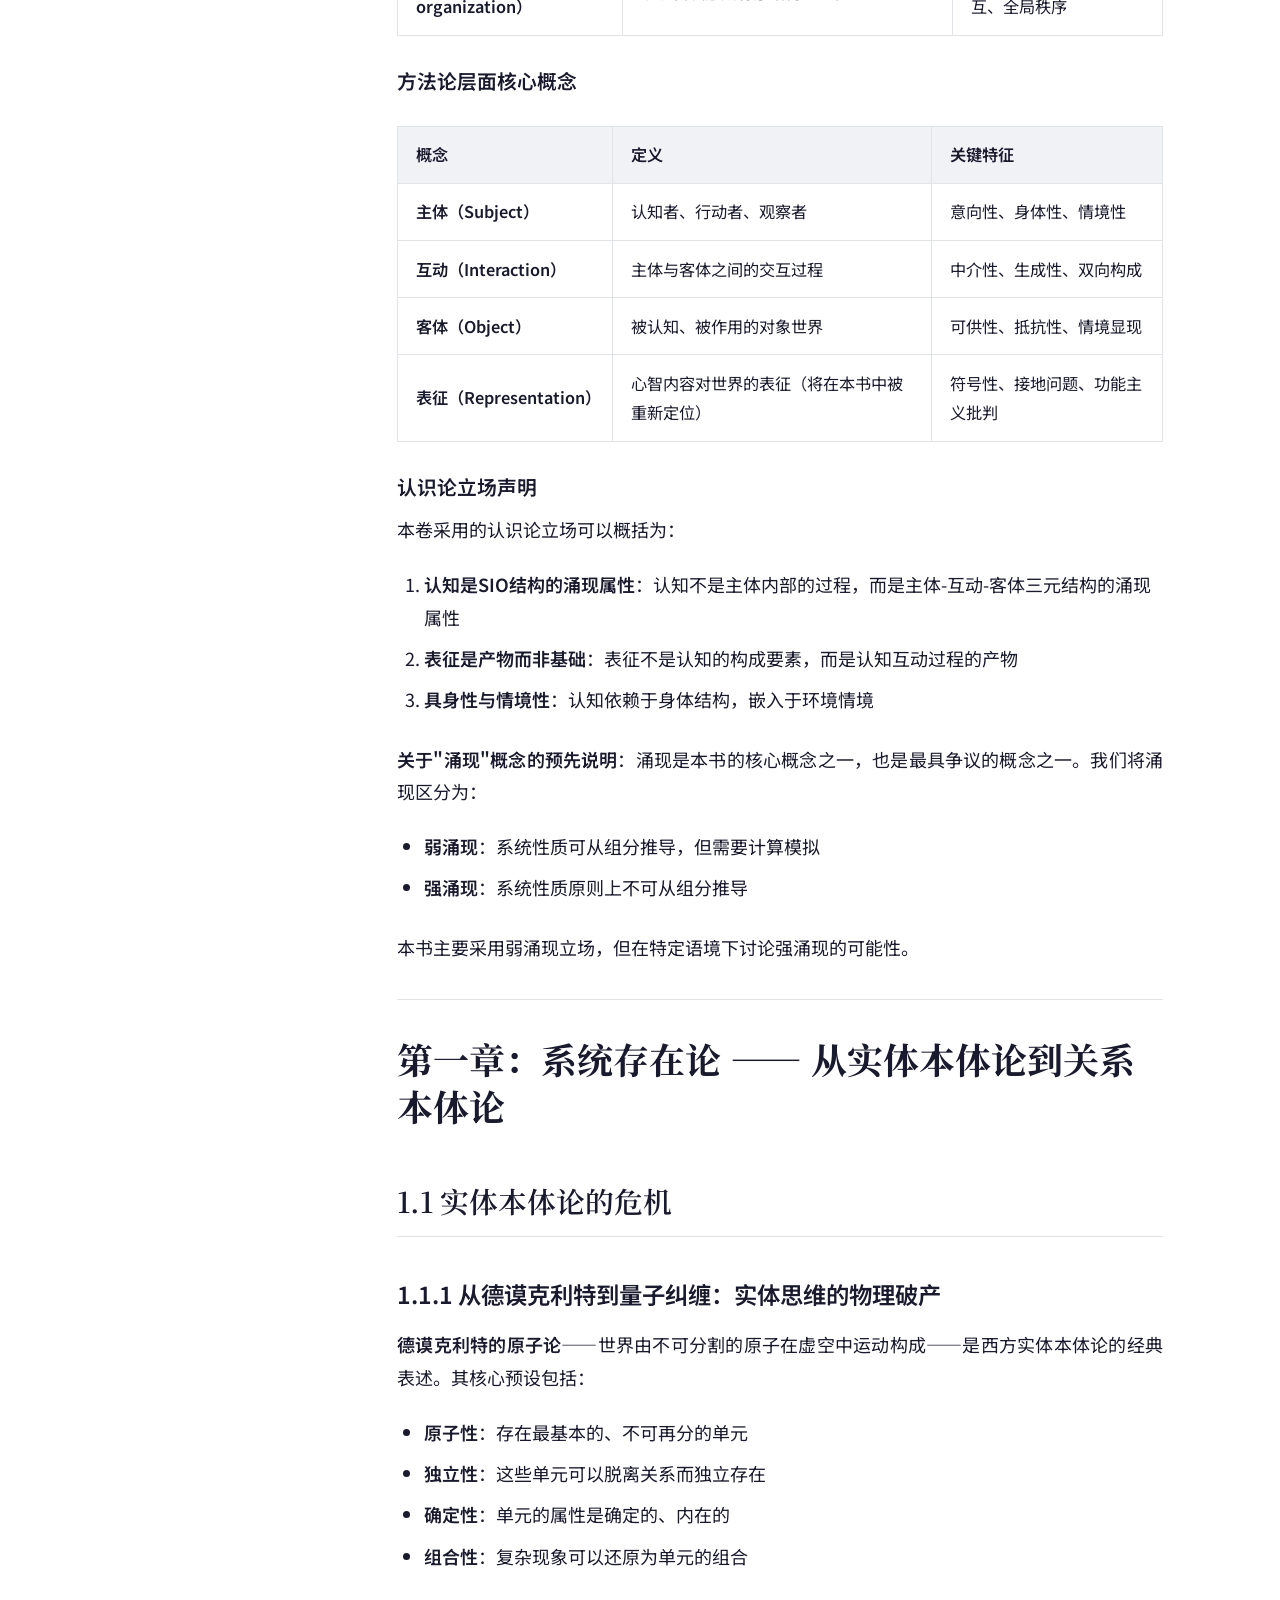
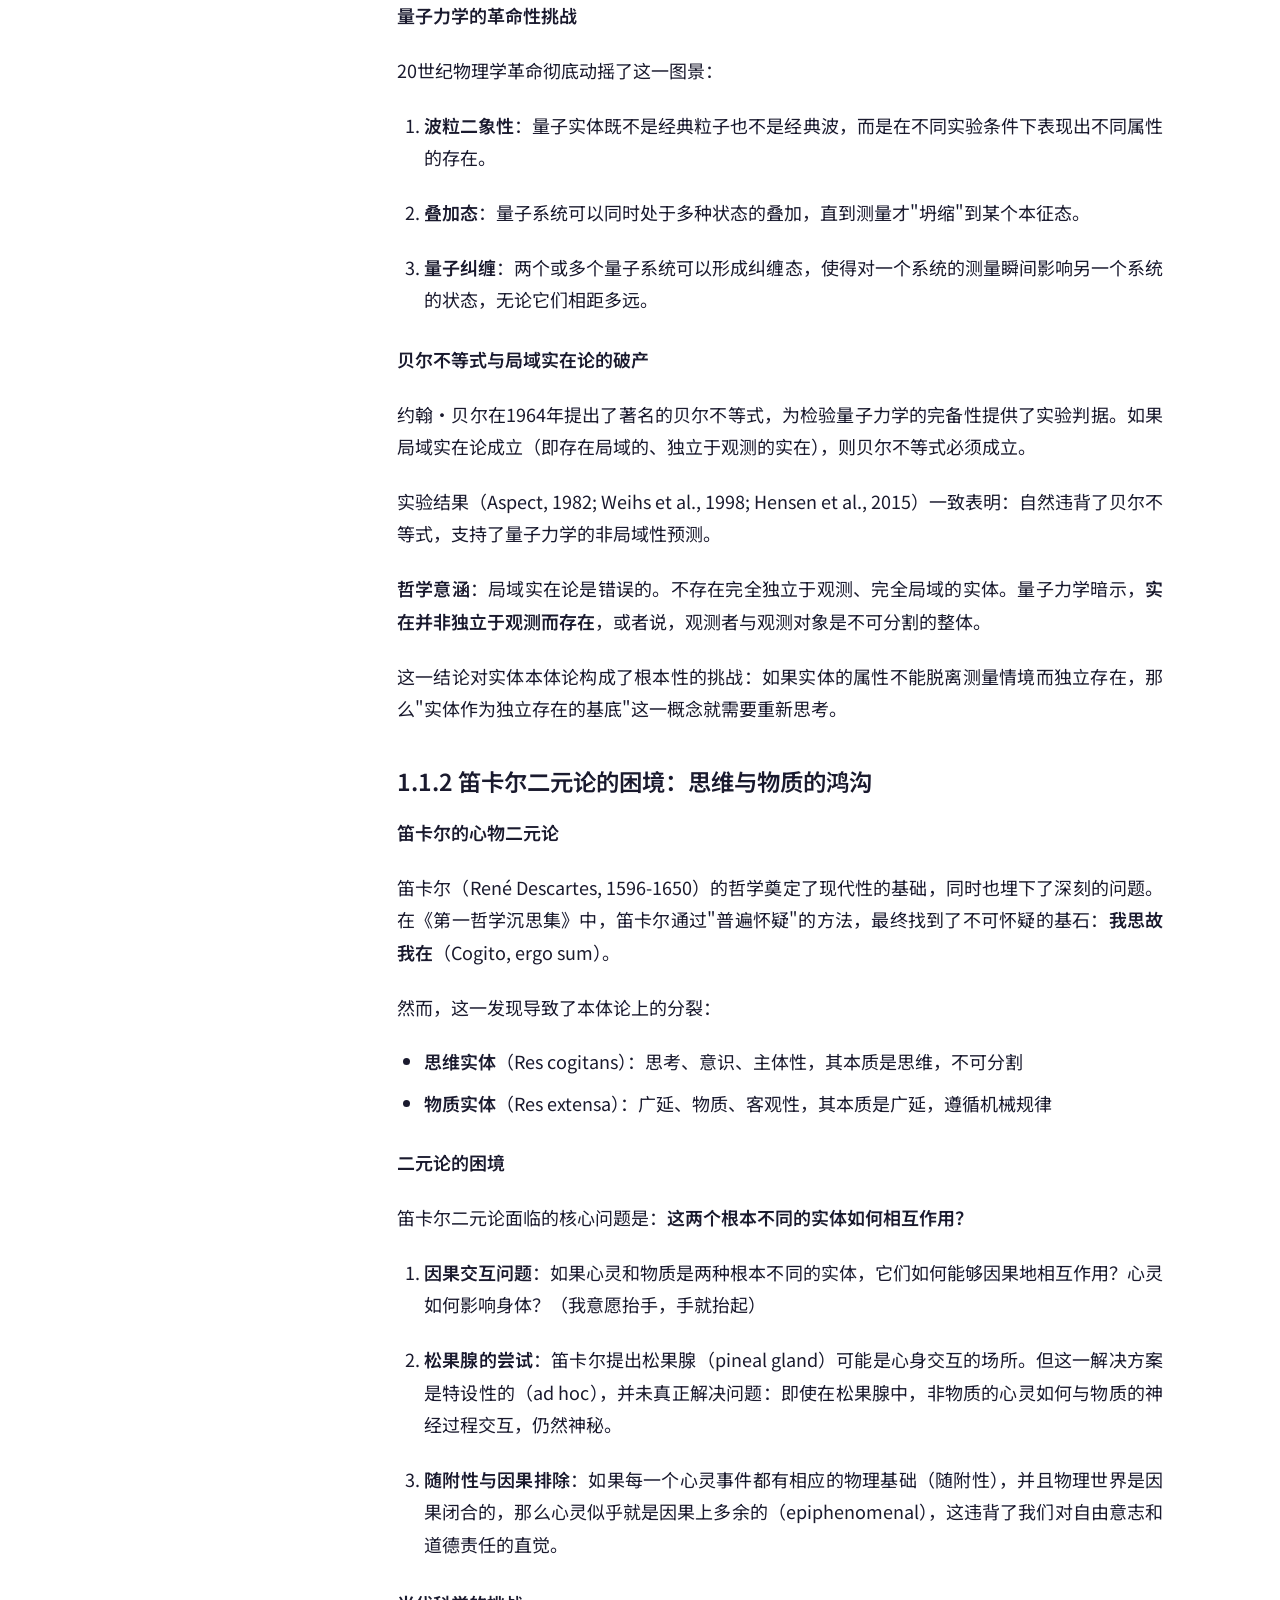
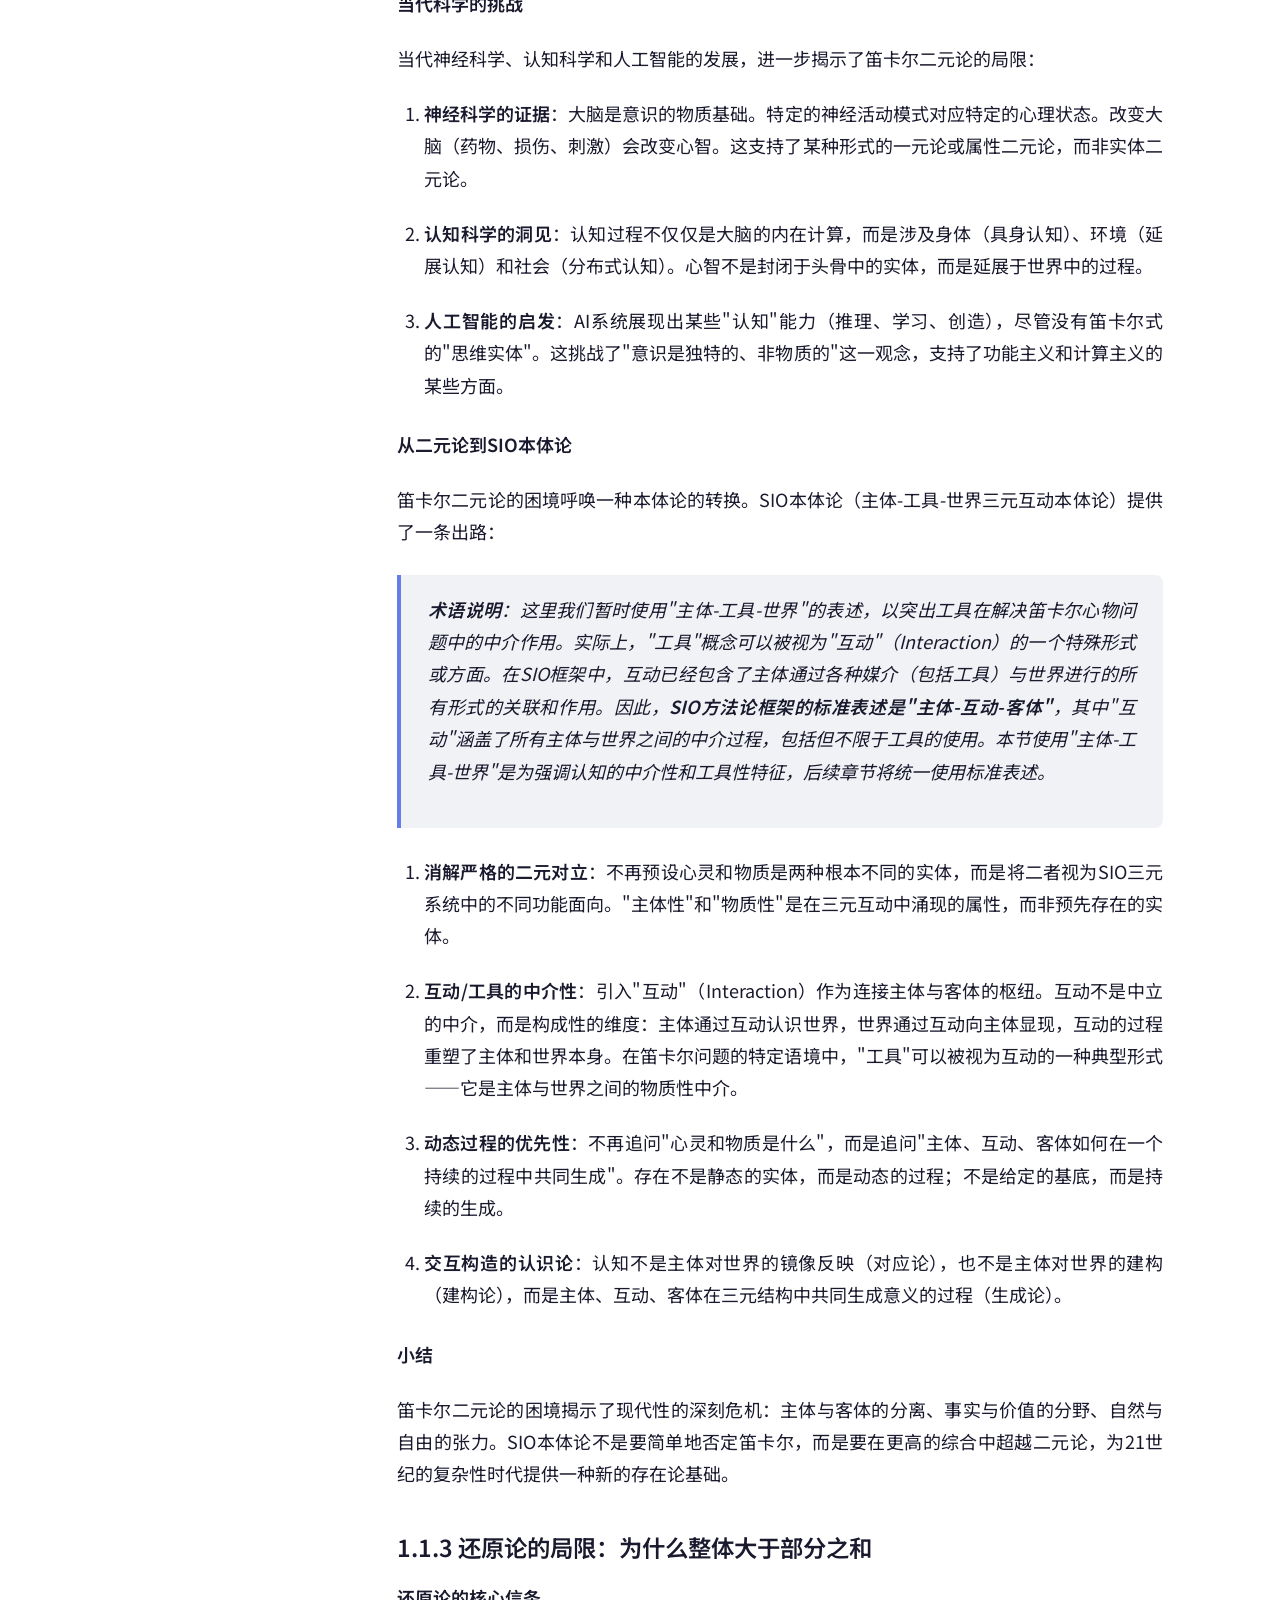
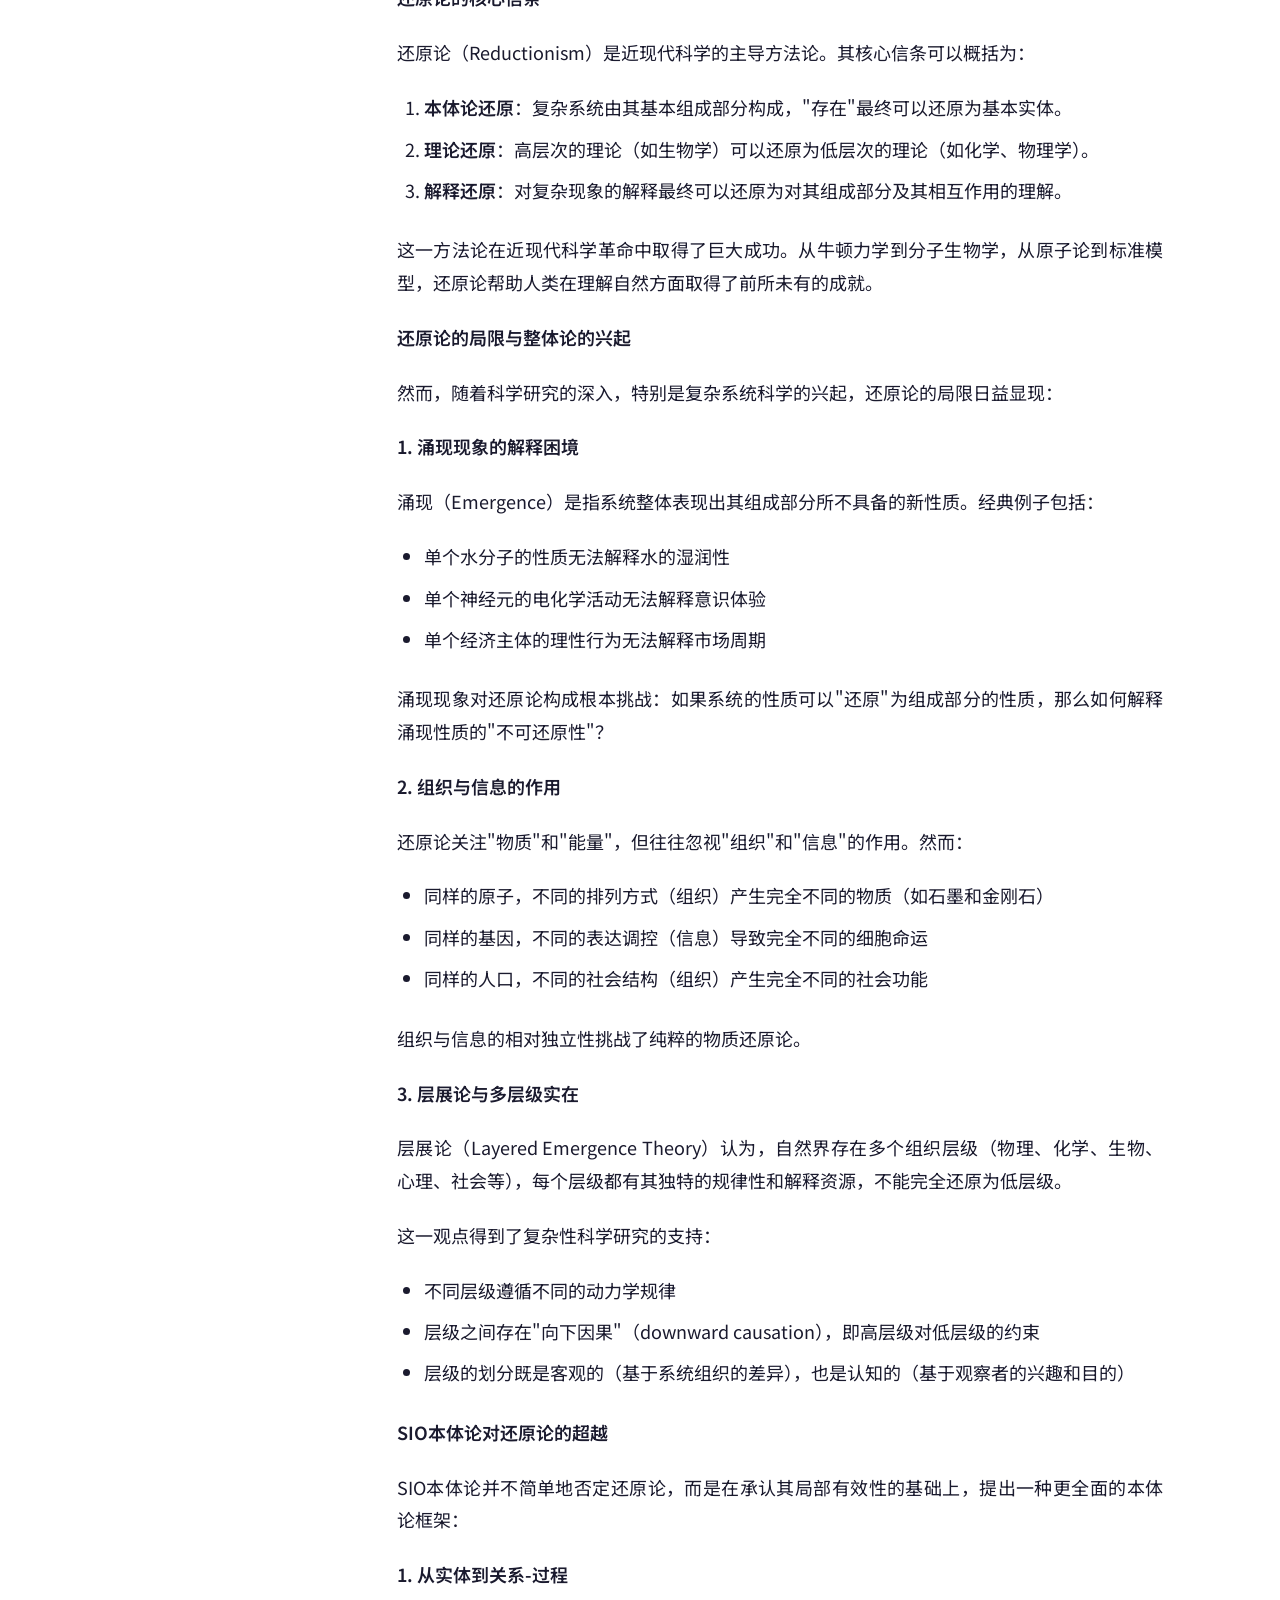
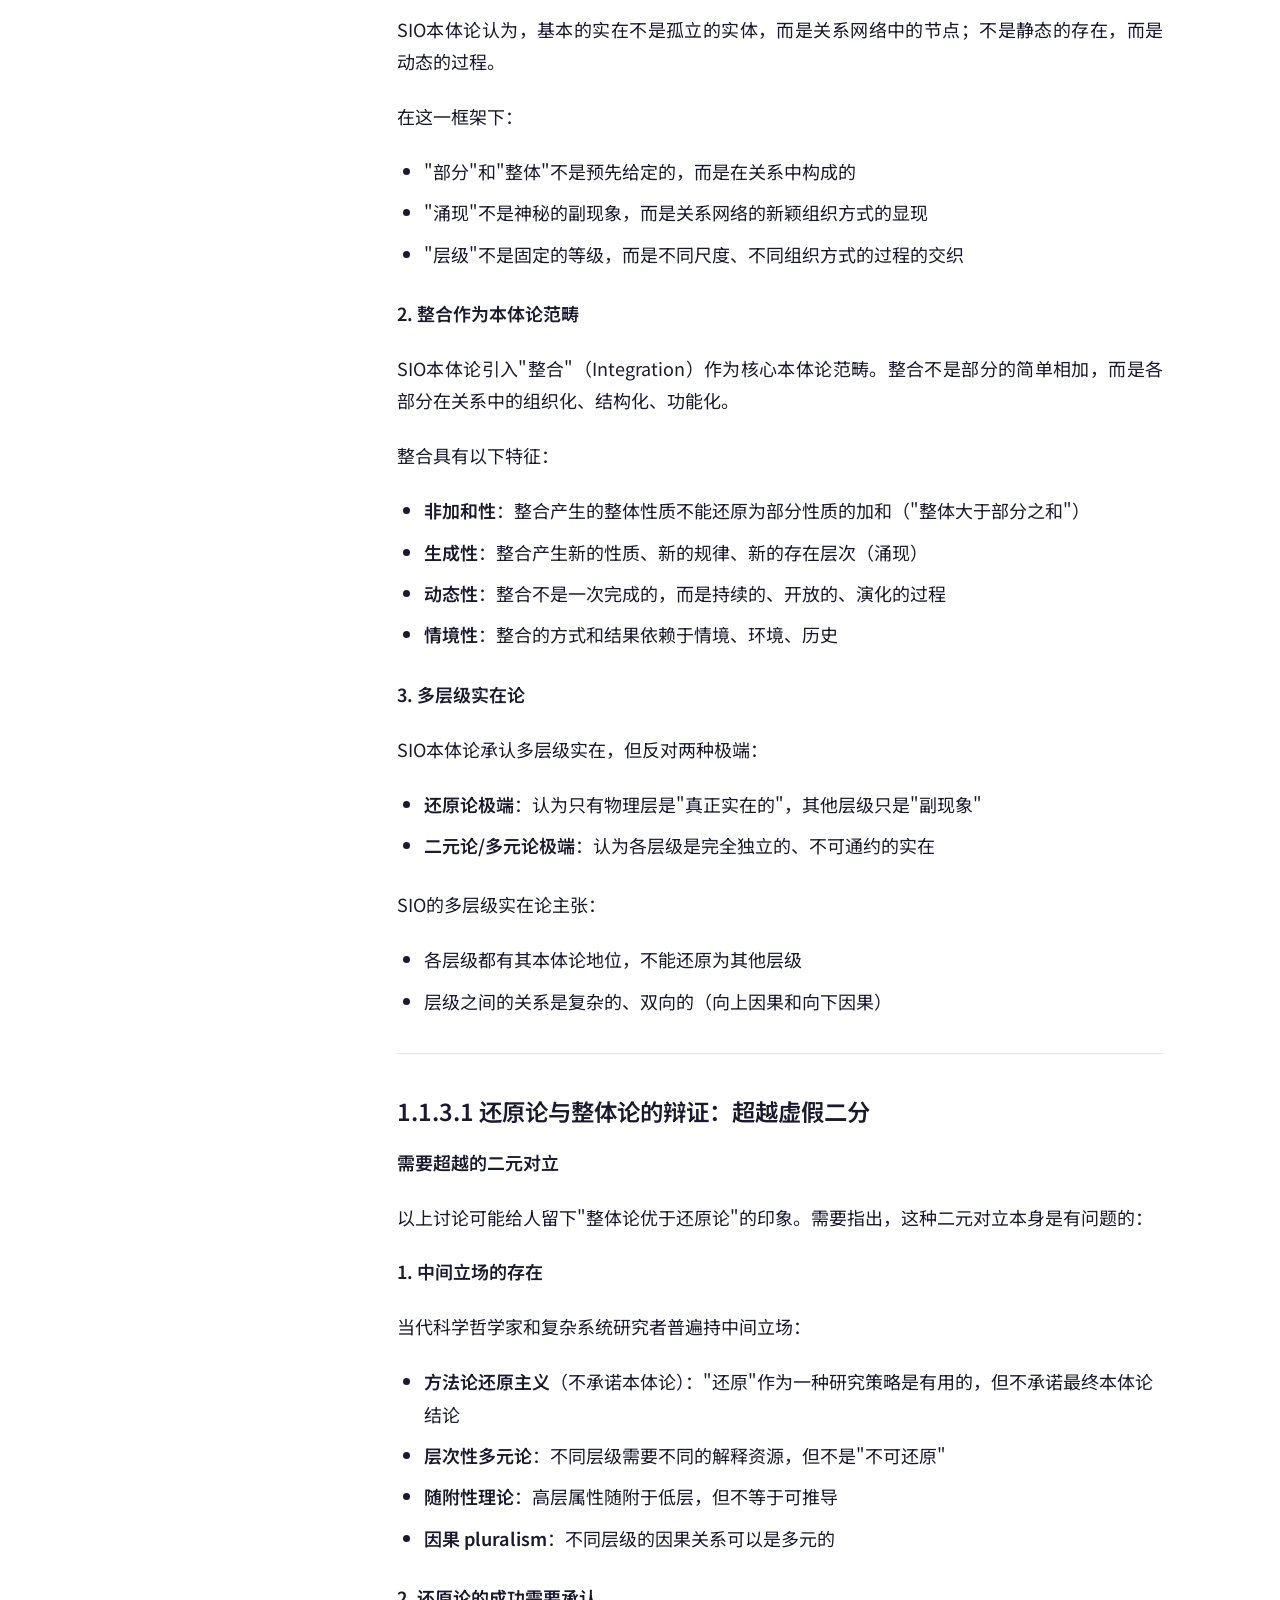
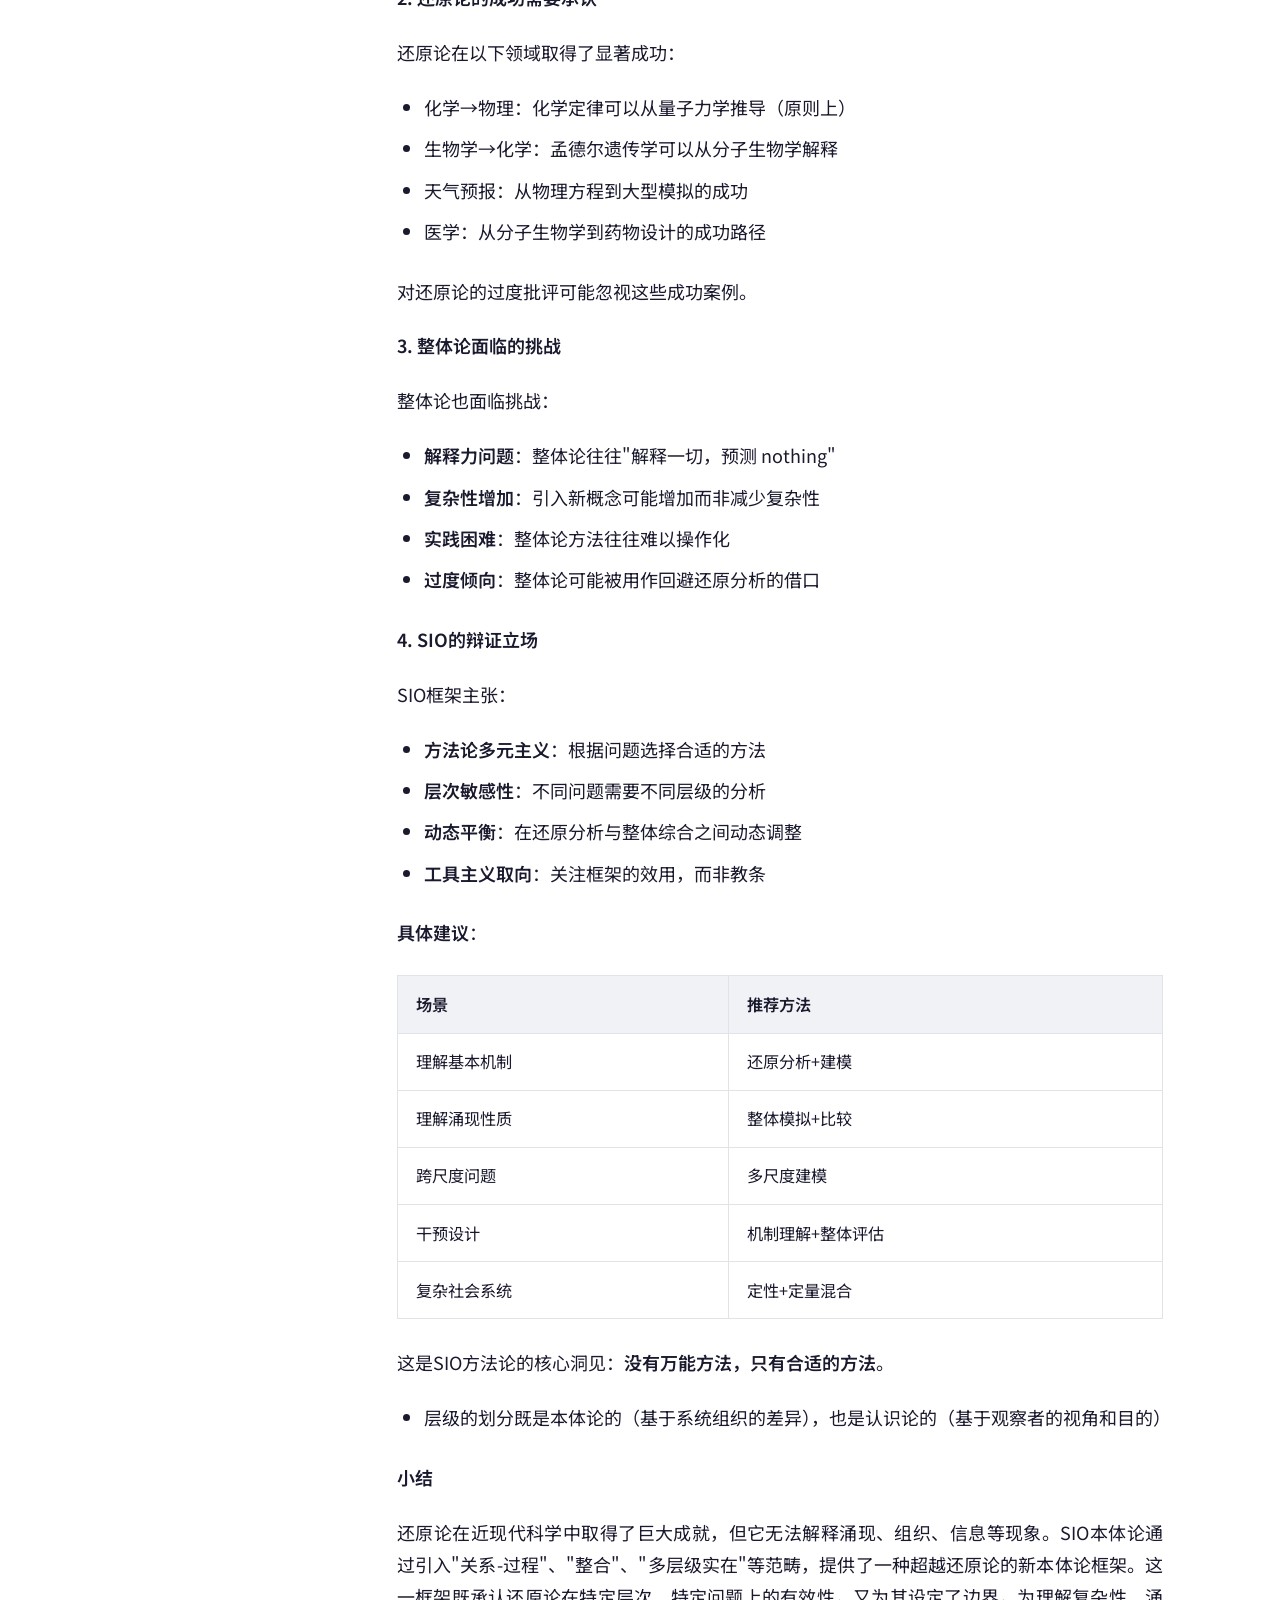
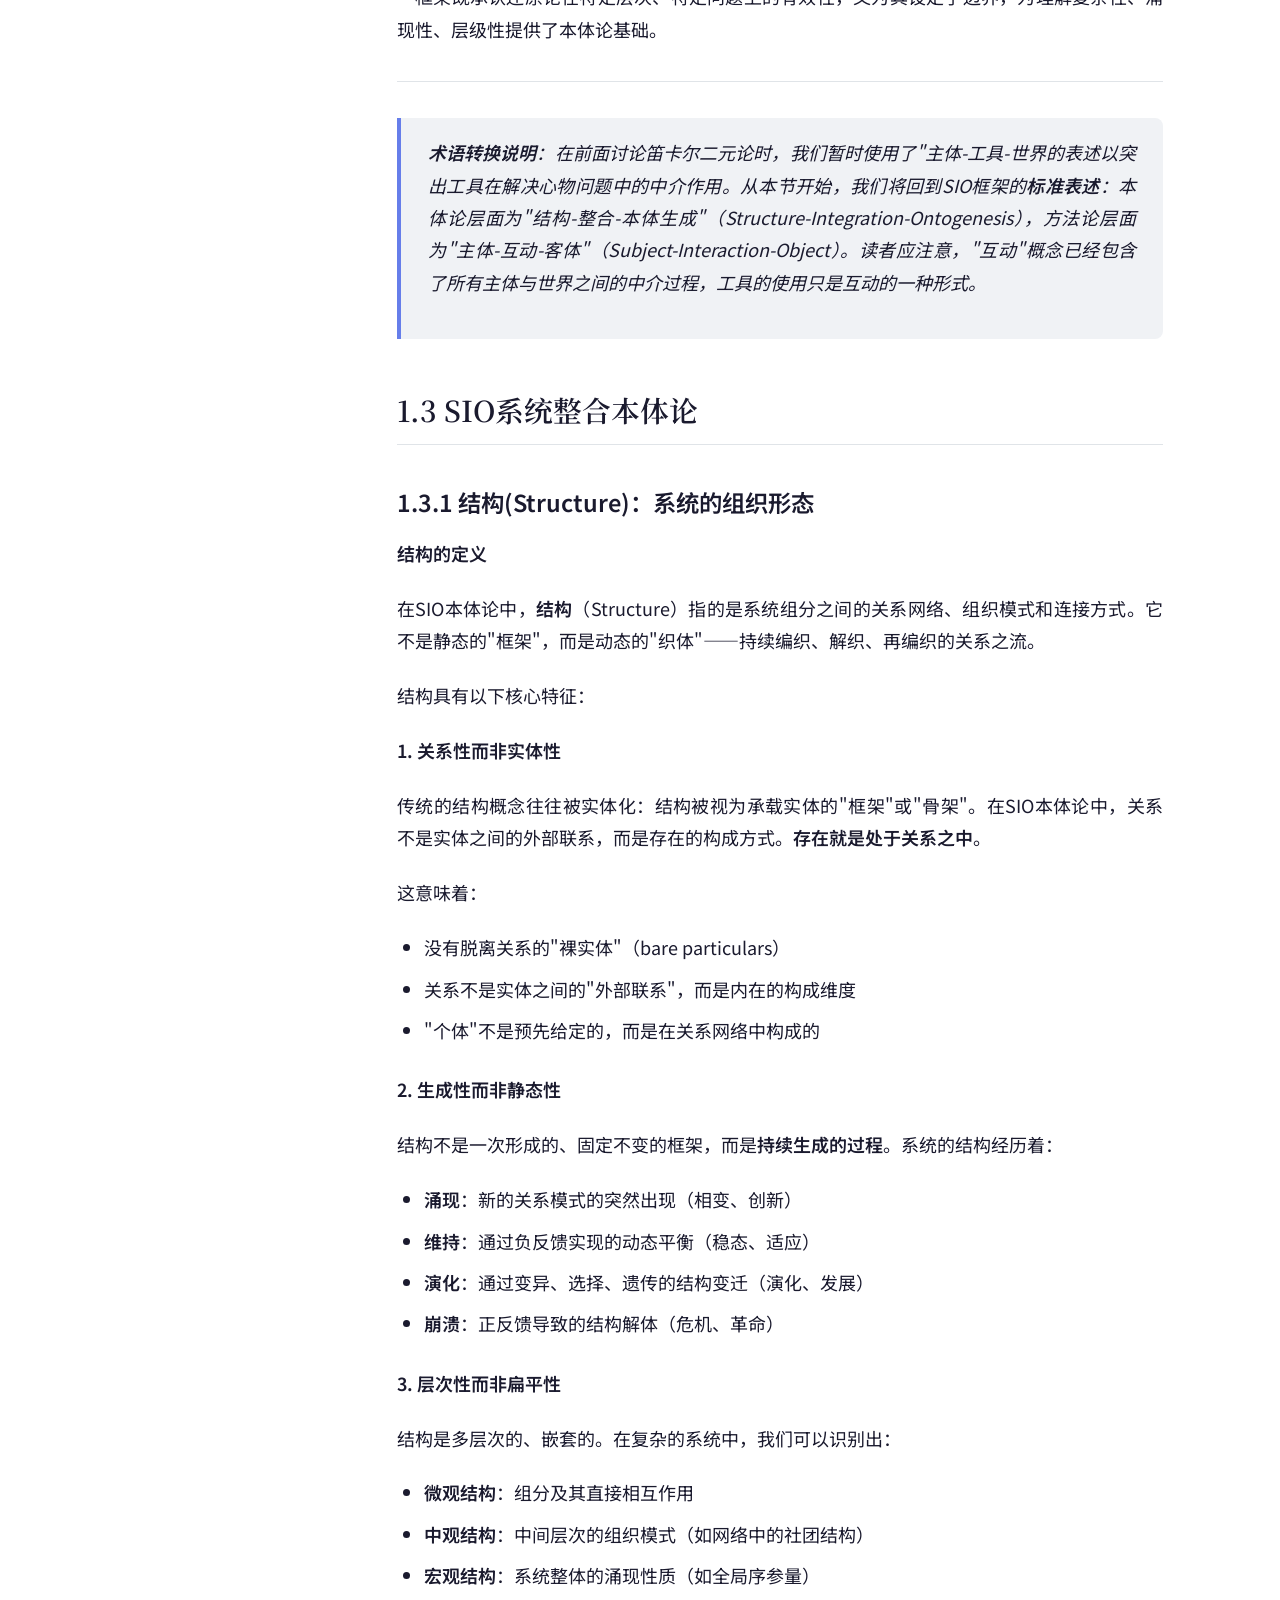
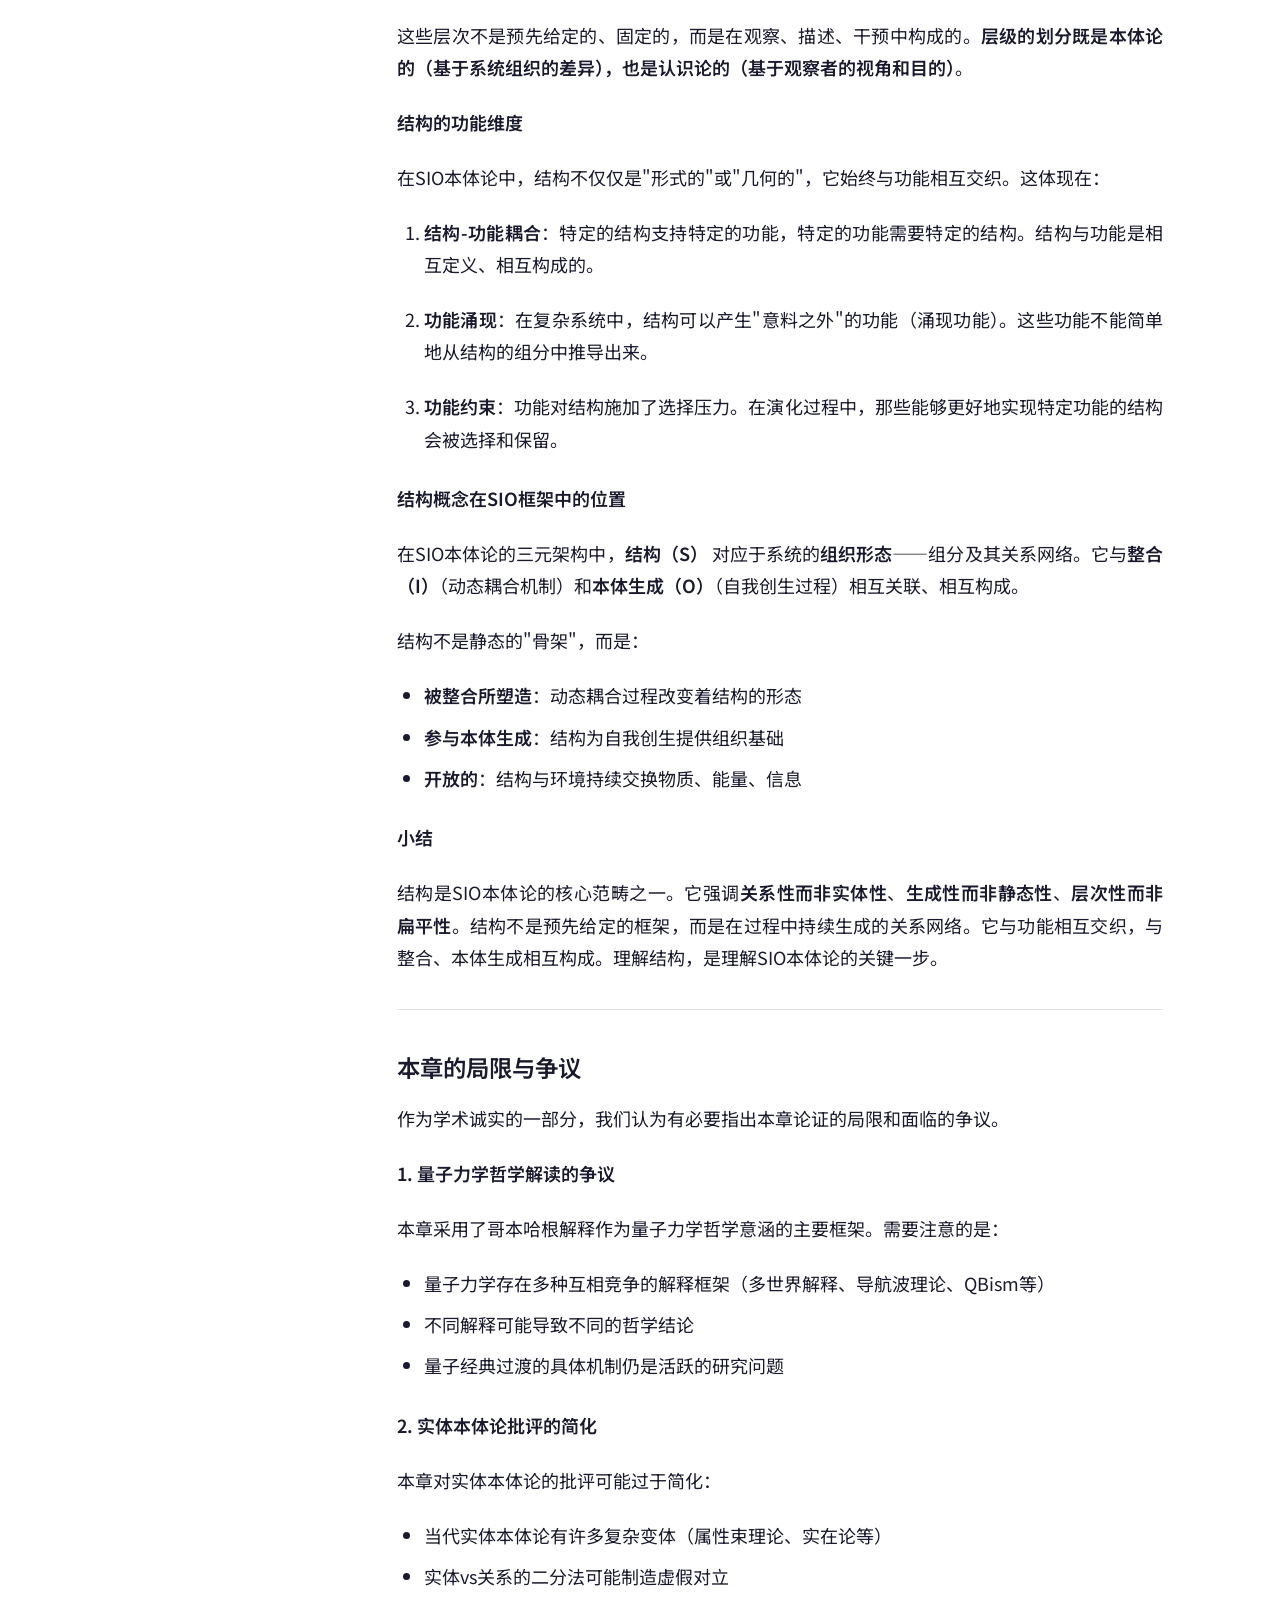
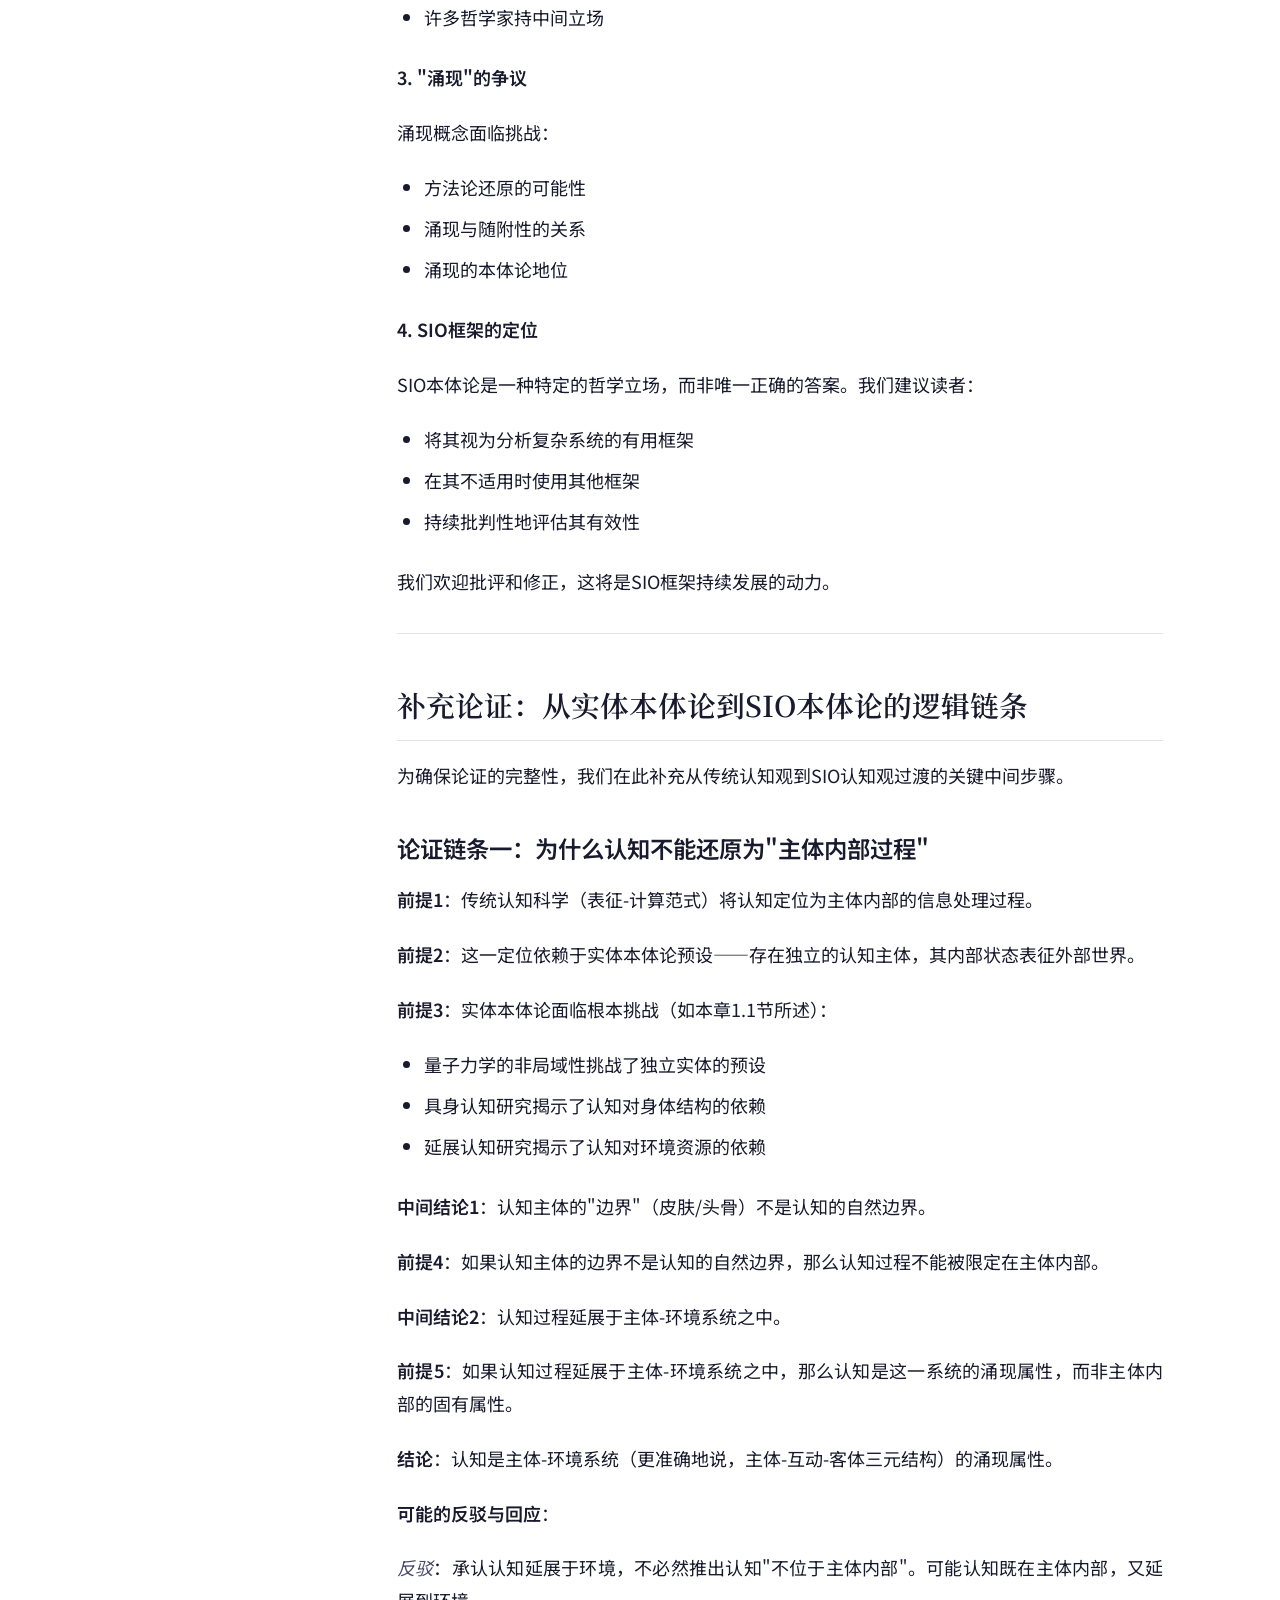
==== commit e63b21e1: "feat: 阅读器顶栏增加 GitHub Star 入口与引导 Co-authored-by: huawenyao <ranwuji@hotmail.com>" ====
--- a/book-show/reader.html
+++ b/book-show/reader.html
@@ -44,6 +44,16 @@
     </button>
     <div class="toolbar-center">
       <span class="current-chapter" id="currentChapter">系统存在论与生成论</span>
+    </div>
+    <div class="toolbar-star-wrap" aria-label="开源仓库">
+      <p class="reader-star-hint">觉得有用？欢迎在 GitHub 点 Star 支持本项目。</p>
+      <a href="https://github.com/huawenyao/sio-mmos-book" target="_blank" rel="noopener" class="github-star reader-github-star" title="在 GitHub 上 Star 本仓库">
+        <svg viewBox="0 0 16 16" width="16" height="16" fill="currentColor" aria-hidden="true">
+          <path d="M8 0C3.58 0 0 3.58 0 8c0 3.54 2.29 6.53 5.47 7.59.4.07.55-.17.55-.38 0-.19-.01-.82-.01-1.49-2.01.37-2.53-.49-2.69-.94-.09-.23-.48-.94-.82-1.13-.28-.15-.68-.52-.01-.53.63-.01 1.08.58 1.23.82.72 1.21 1.87.87 2.33.66.07-.52.28-.87.51-1.07-1.78-.2-3.64-.89-3.64-3.95 0-.87.31-1.59.82-2.15-.08-.2-.36-1.02.08-2.12 0 0 .67-.21 2.2.82.64-.18 1.32-.27 2-.27.68 0 1.36.09 2 .27 1.53-1.04 2.2-.82 2.2-.82.44 1.1.16 1.92.08 2.12.51.56.82 1.27.82 2.15 0 3.07-1.87 3.75-3.65 3.95.29.25.54.73.54 1.48 0 1.07-.01 1.93-.01 2.2 0 .21.15.46.55.38A8.013 8.013 0 0016 8c0-4.42-3.58-8-8-8z"></path>
+        </svg>
+        <span>Star</span>
+        <span class="star-count" id="readerStarCount"></span>
+      </a>
     </div>
     <div class="toolbar-right">
       <button class="toolbar-btn" id="fontDown" title="减小字体">A-</button>
--- a/book-show/reader.css
+++ b/book-show/reader.css
@@ -244,7 +244,61 @@
   color: var(--text-primary);
 }
 
-.toolbar-right { display: flex; gap: 0.5rem; }
+.toolbar-right { display: flex; gap: 0.5rem; flex-shrink: 0; }
+
+/* GitHub Star（与书籍展示页一致，顶栏全局入口） */
+.toolbar-star-wrap {
+  display: flex;
+  align-items: center;
+  gap: 0.65rem;
+  margin-left: 0.5rem;
+  margin-right: 0.5rem;
+  flex-shrink: 1;
+  min-width: 0;
+}
+
+.reader-star-hint {
+  margin: 0;
+  font-size: 0.72rem;
+  line-height: 1.35;
+  color: var(--text-muted);
+  max-width: 11.5rem;
+  white-space: nowrap;
+  overflow: hidden;
+  text-overflow: ellipsis;
+}
+
+.reader-github-star.github-star {
+  display: inline-flex;
+  align-items: center;
+  gap: 0.4rem;
+  padding: 0.35rem 0.75rem;
+  background: var(--bg-card);
+  border: 1px solid var(--border-color);
+  border-radius: 20px;
+  color: var(--text-primary);
+  text-decoration: none;
+  font-size: 0.8rem;
+  transition: var(--transition);
+  flex-shrink: 0;
+}
+
+.reader-github-star.github-star:hover {
+  background: var(--bg-secondary);
+  border-color: var(--border-hover);
+  color: var(--text-primary);
+  transform: translateY(-1px);
+}
+
+.reader-github-star.github-star .star-count {
+  background: var(--accent-gradient);
+  -webkit-background-clip: text;
+  -webkit-text-fill-color: transparent;
+  background-clip: text;
+  font-weight: 600;
+  min-width: 1.25rem;
+  font-variant-numeric: tabular-nums;
+}
 
 /* Reader Content */
 .reader-content {
@@ -602,6 +656,15 @@
     right: 1rem;
     bottom: 1rem;
   }
+
+  .reader-star-hint {
+    display: none;
+  }
+
+  .toolbar-star-wrap {
+    margin-left: 0.25rem;
+    margin-right: 0.25rem;
+  }
   
   .chapter-nav {
     flex-direction: column;
